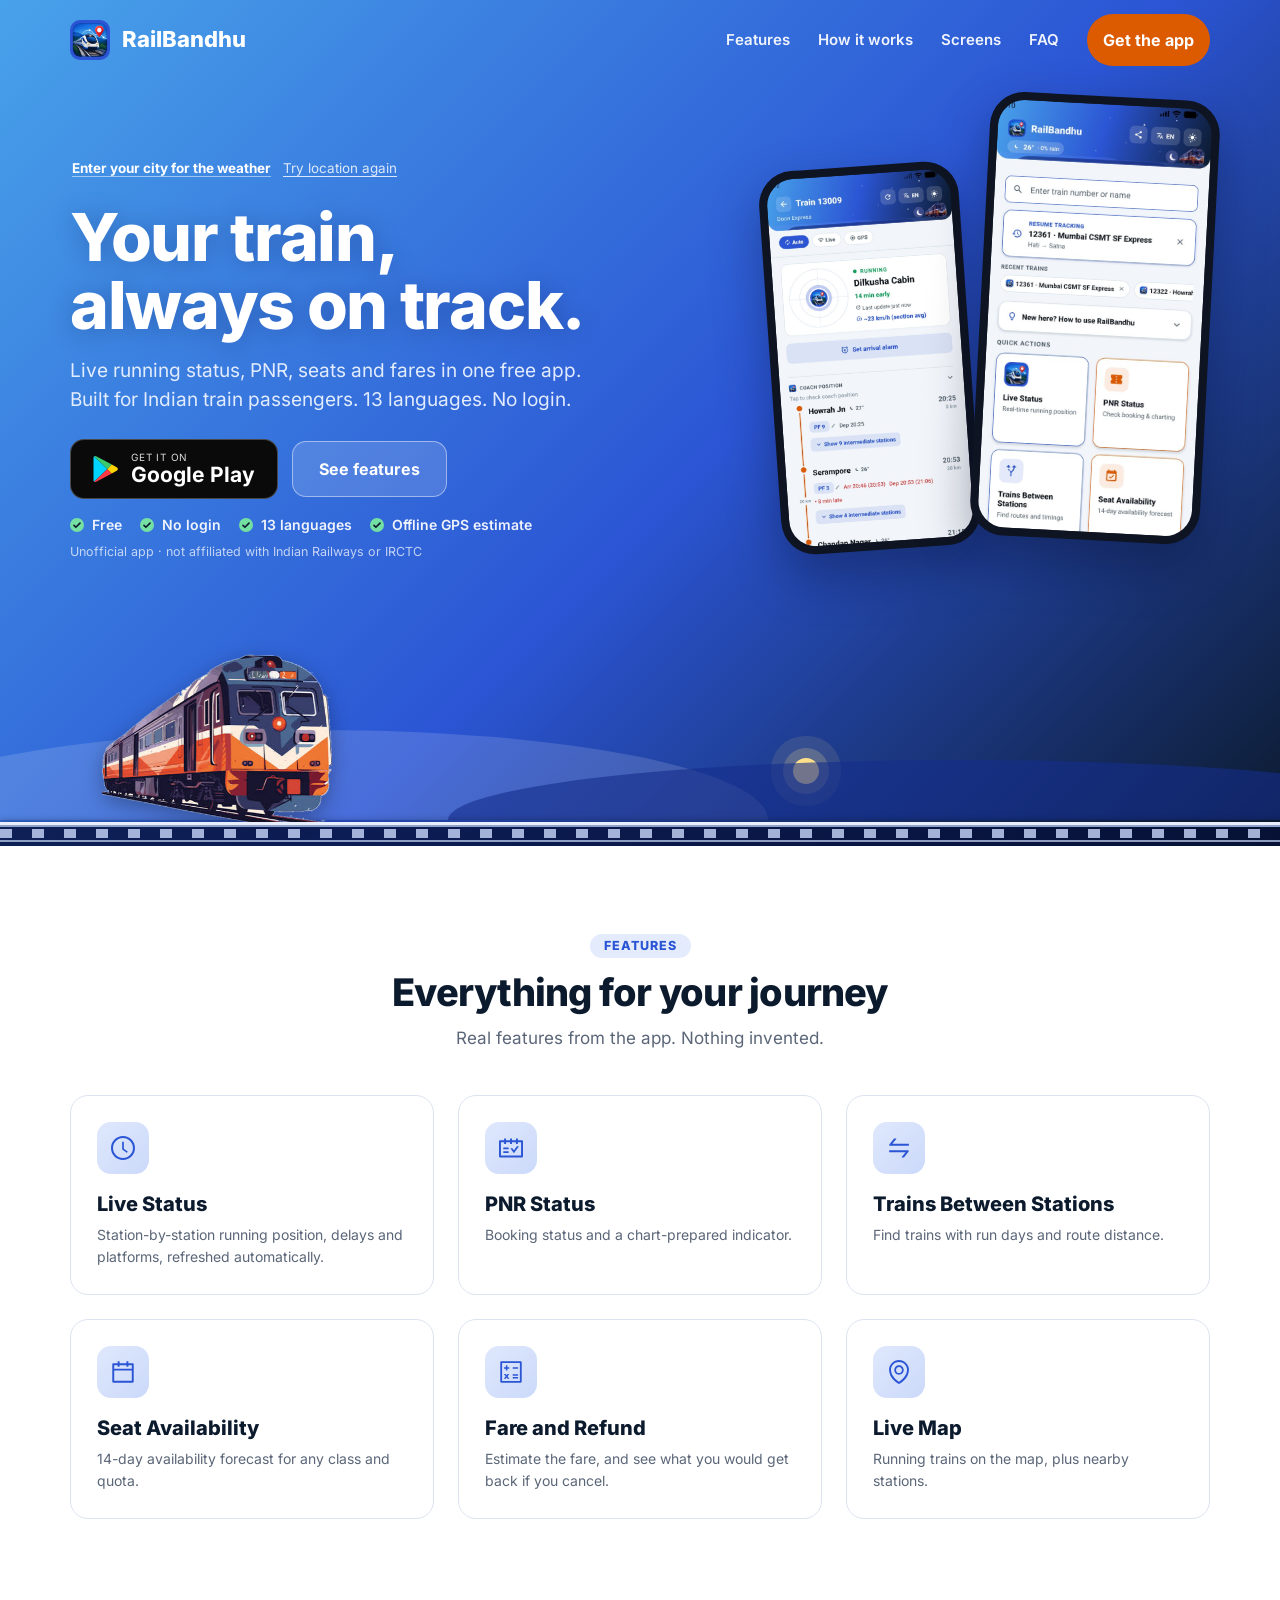
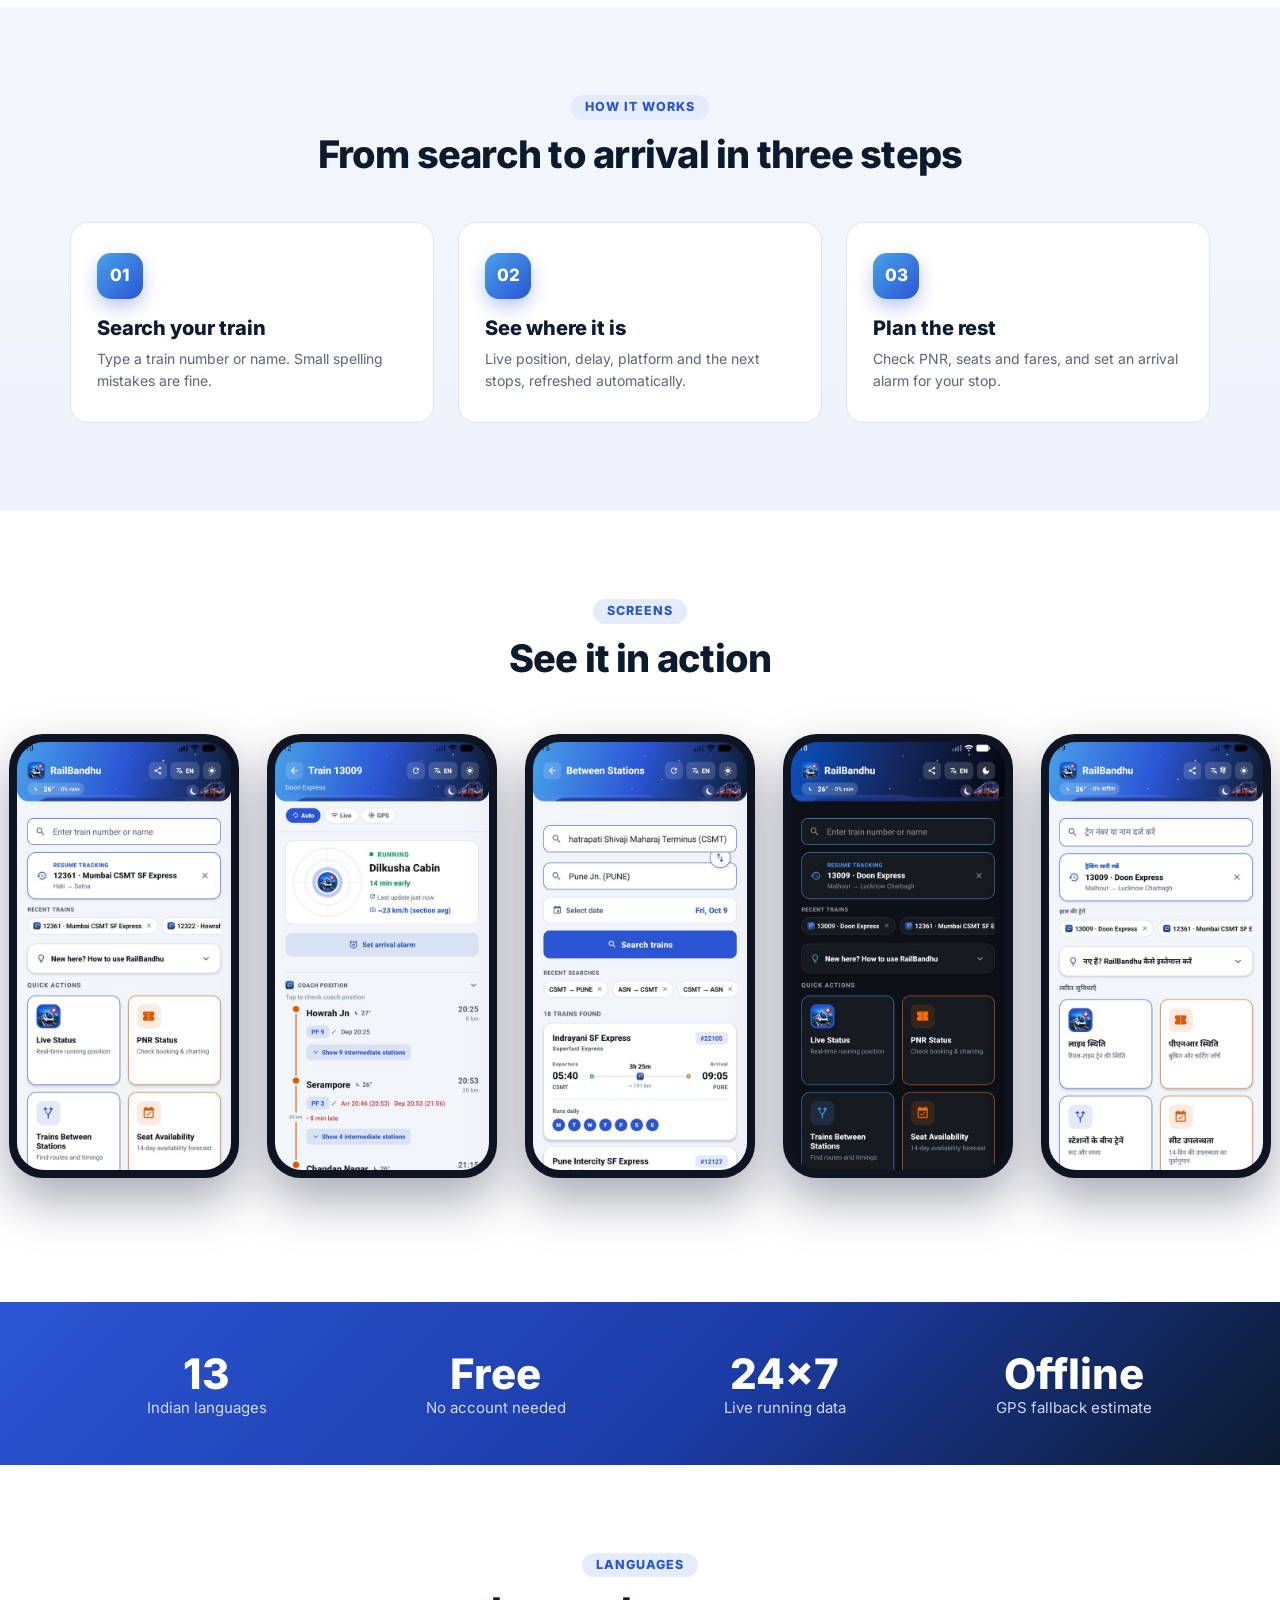
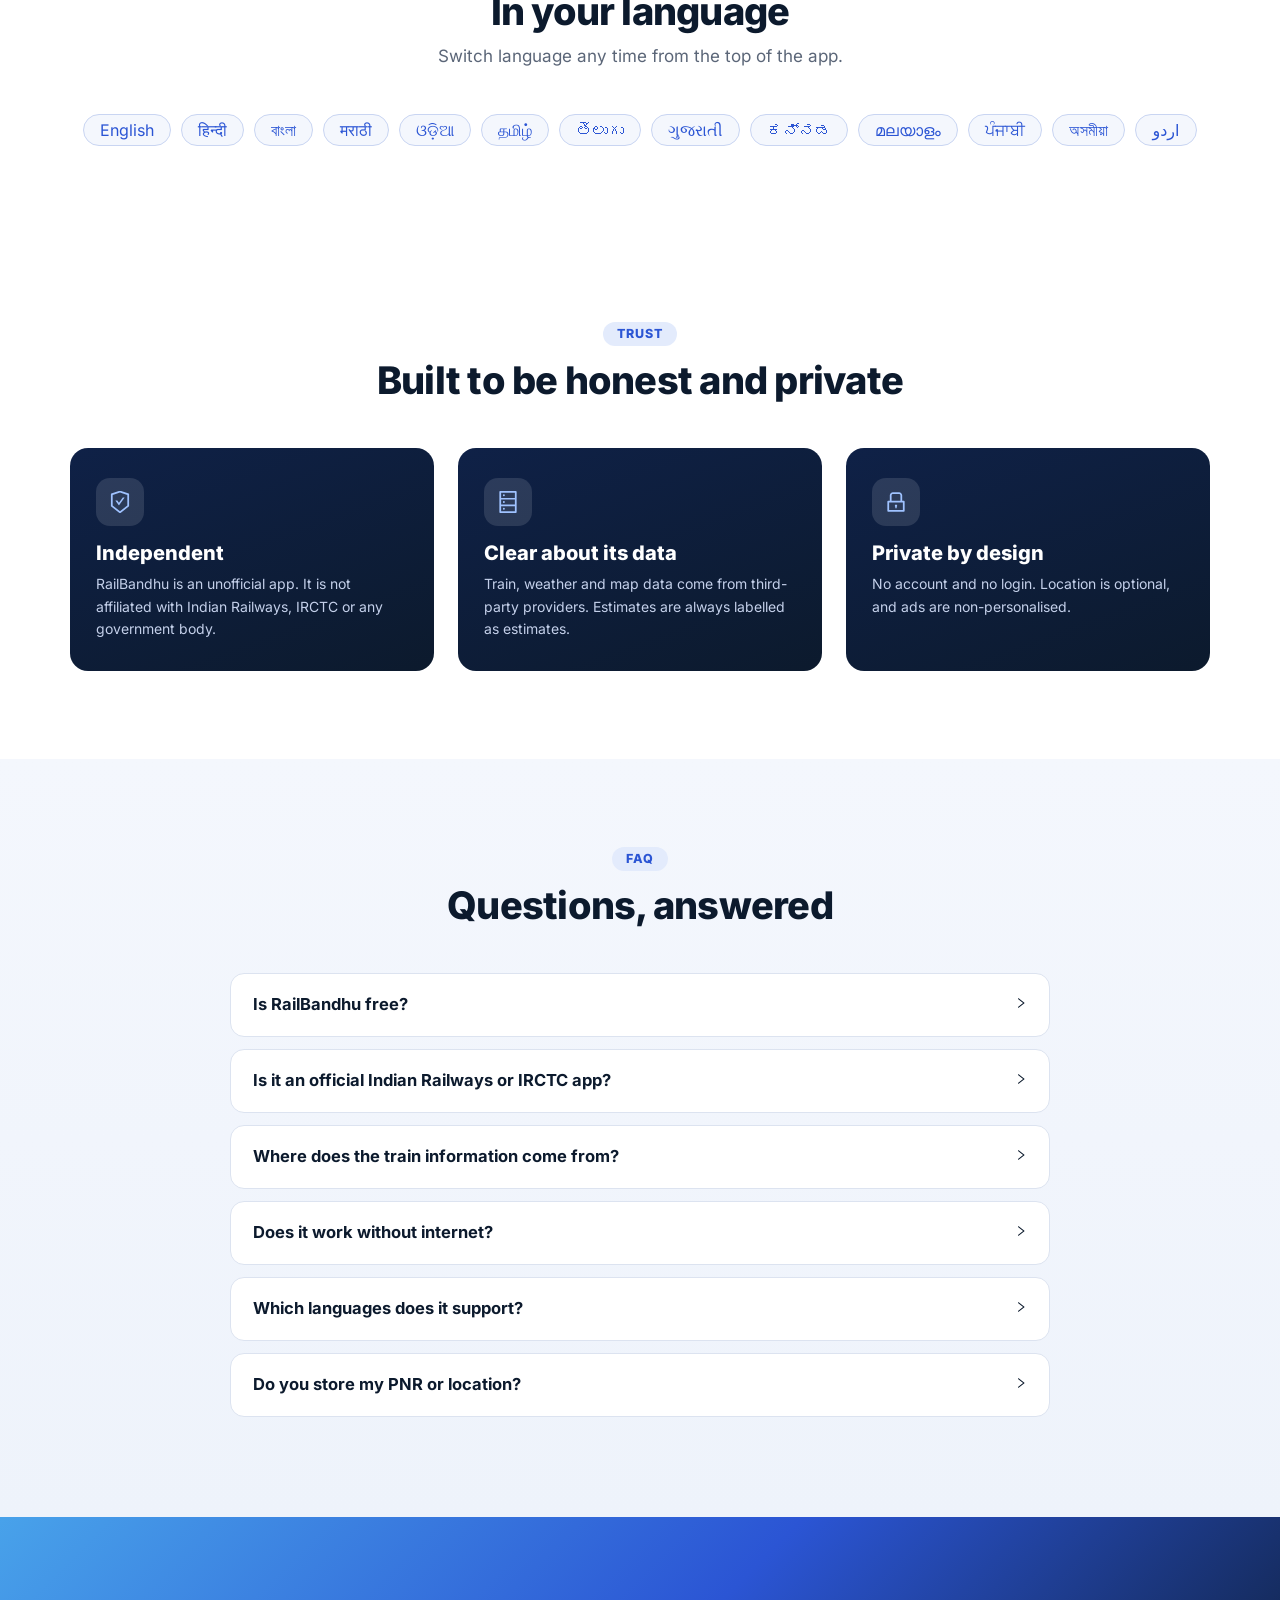
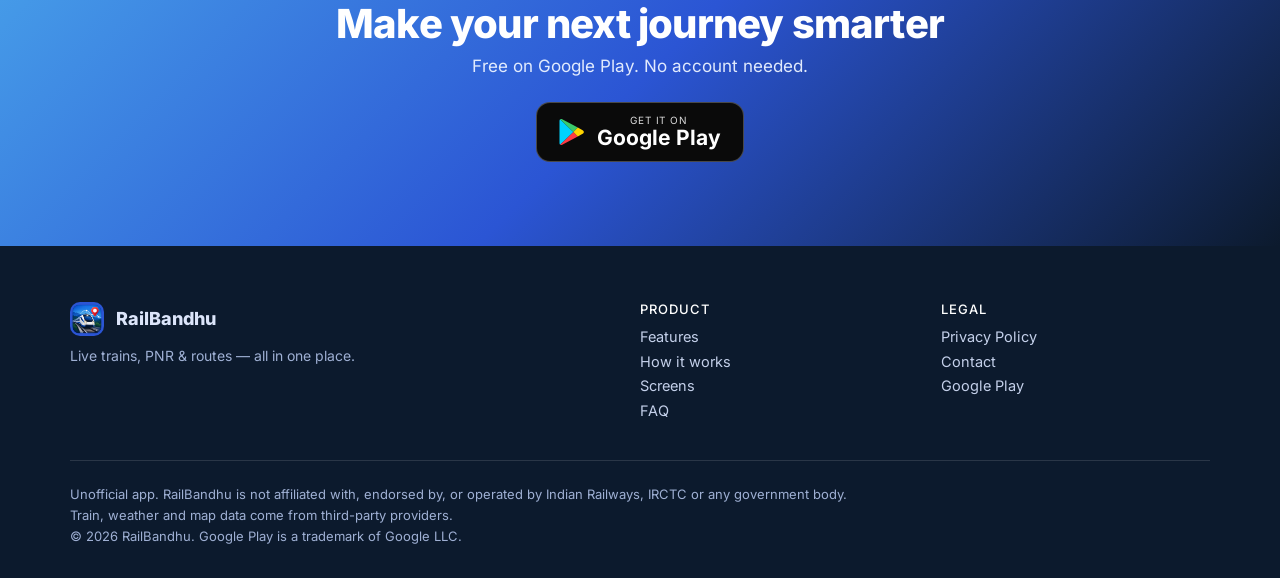
==== index.html @ 29083ad1 "RailBandhu website" ====
<!doctype html>
<html lang="en">
  <head>
    <meta charset="UTF-8" />
    <link rel="icon" type="image/png" href="/img/icon.png" />
    <meta name="viewport" content="width=device-width, initial-scale=1.0" />
    <meta name="theme-color" content="#2B55D4" />
    <title>RailBandhu: live train status, PNR, seats and fares</title>
    <meta name="description" content="RailBandhu is a free, unofficial app for Indian train passengers: live running status, PNR status, seat availability, fares, trains between stations and a live map, in 13 languages." />
    <meta property="og:title" content="RailBandhu: live train status, PNR, seats and fares" />
    <meta property="og:description" content="Free, unofficial companion for Indian train travel. 13 languages. No login." />
    <meta property="og:image" content="/img/og.png" />
    <link rel="apple-touch-icon" href="/img/icon.png" />
    <meta name="twitter:card" content="summary_large_image" />
    <script type="application/ld+json">
      {
        "@context": "https://schema.org",
        "@type": "MobileApplication",
        "name": "RailBandhu",
        "operatingSystem": "ANDROID",
        "applicationCategory": "TravelApplication",
        "description": "Free, unofficial app for Indian train passengers: live running status, PNR status, seat availability, fares, trains between stations and a live map, in 13 languages.",
        "offers": { "@type": "Offer", "price": "0", "priceCurrency": "INR" },
        "downloadUrl": "https://play.google.com/store/apps/details?id=com.mukeshthakur.railpulse"
      }
    </script>
    <script type="module" crossorigin src="/assets/index-2JjAPgu2.js"></script>
    <link rel="stylesheet" crossorigin href="/assets/index-CclHuDp4.css">
  </head>
  <body>
    <div id="root"></div>
  </body>
</html>
---- assets/index-CclHuDp4.css ----
@font-face{font-family:Inter Variable;font-style:normal;font-display:swap;font-weight:100 900;src:url(/assets/inter-cyrillic-ext-wght-normal-BOeWTOD4.woff2) format("woff2-variations");unicode-range:U+0460-052F,U+1C80-1C8A,U+20B4,U+2DE0-2DFF,U+A640-A69F,U+FE2E-FE2F}@font-face{font-family:Inter Variable;font-style:normal;font-display:swap;font-weight:100 900;src:url(/assets/inter-cyrillic-wght-normal-DqGufNeO.woff2) format("woff2-variations");unicode-range:U+0301,U+0400-045F,U+0490-0491,U+04B0-04B1,U+2116}@font-face{font-family:Inter Variable;font-style:normal;font-display:swap;font-weight:100 900;src:url(/assets/inter-greek-ext-wght-normal-DlzME5K_.woff2) format("woff2-variations");unicode-range:U+1F00-1FFF}@font-face{font-family:Inter Variable;font-style:normal;font-display:swap;font-weight:100 900;src:url(/assets/inter-greek-wght-normal-CkhJZR-_.woff2) format("woff2-variations");unicode-range:U+0370-0377,U+037A-037F,U+0384-038A,U+038C,U+038E-03A1,U+03A3-03FF}@font-face{font-family:Inter Variable;font-style:normal;font-display:swap;font-weight:100 900;src:url(/assets/inter-vietnamese-wght-normal-CBcvBZtf.woff2) format("woff2-variations");unicode-range:U+0102-0103,U+0110-0111,U+0128-0129,U+0168-0169,U+01A0-01A1,U+01AF-01B0,U+0300-0301,U+0303-0304,U+0308-0309,U+0323,U+0329,U+1EA0-1EF9,U+20AB}@font-face{font-family:Inter Variable;font-style:normal;font-display:swap;font-weight:100 900;src:url(/assets/inter-latin-ext-wght-normal-DO1Apj_S.woff2) format("woff2-variations");unicode-range:U+0100-02BA,U+02BD-02C5,U+02C7-02CC,U+02CE-02D7,U+02DD-02FF,U+0304,U+0308,U+0329,U+1D00-1DBF,U+1E00-1E9F,U+1EF2-1EFF,U+2020,U+20A0-20AB,U+20AD-20C0,U+2113,U+2C60-2C7F,U+A720-A7FF}@font-face{font-family:Inter Variable;font-style:normal;font-display:swap;font-weight:100 900;src:url(/assets/inter-latin-wght-normal-Dx4kXJAl.woff2) format("woff2-variations");unicode-range:U+0000-00FF,U+0131,U+0152-0153,U+02BB-02BC,U+02C6,U+02DA,U+02DC,U+0304,U+0308,U+0329,U+2000-206F,U+20AC,U+2122,U+2191,U+2193,U+2212,U+2215,U+FEFF,U+FFFD}html,body{width:100%;height:100%}input::-ms-clear,input::-ms-reveal{display:none}*,*:before,*:after{box-sizing:border-box}html{font-family:sans-serif;line-height:1.15;-webkit-text-size-adjust:100%;-ms-text-size-adjust:100%;-ms-overflow-style:scrollbar;-webkit-tap-highlight-color:rgba(0,0,0,0)}@-ms-viewport{width:device-width}body{margin:0}[tabindex="-1"]:focus{outline:none}hr{box-sizing:content-box;height:0;overflow:visible}h1,h2,h3,h4,h5,h6{margin-top:0;margin-bottom:.5em;font-weight:500}p{margin-top:0;margin-bottom:1em}abbr[title],abbr[data-original-title]{-webkit-text-decoration:underline dotted;text-decoration:underline dotted;border-bottom:0;cursor:help}address{margin-bottom:1em;font-style:normal;line-height:inherit}input[type=text],input[type=password],input[type=number],textarea{-webkit-appearance:none}ol,ul,dl{margin-top:0;margin-bottom:1em}ol ol,ul ul,ol ul,ul ol{margin-bottom:0}dt{font-weight:500}dd{margin-bottom:.5em;margin-left:0}blockquote{margin:0 0 1em}dfn{font-style:italic}b,strong{font-weight:bolder}small{font-size:80%}sub,sup{position:relative;font-size:75%;line-height:0;vertical-align:baseline}sub{bottom:-.25em}sup{top:-.5em}pre,code,kbd,samp{font-size:1em;font-family:SFMono-Regular,Consolas,Liberation Mono,Menlo,Courier,monospace}pre{margin-top:0;margin-bottom:1em;overflow:auto}figure{margin:0 0 1em}img{vertical-align:middle;border-style:none}a,area,button,[role=button],input:not([type=range]),label,select,summary,textarea{touch-action:manipulation}table{border-collapse:collapse}caption{padding-top:.75em;padding-bottom:.3em;text-align:left;caption-side:bottom}input,button,select,optgroup,textarea{margin:0;color:inherit;font-size:inherit;font-family:inherit;line-height:inherit}button,input{overflow:visible}button,select{text-transform:none}button,html [type=button],[type=reset],[type=submit]{-webkit-appearance:button}button::-moz-focus-inner,[type=button]::-moz-focus-inner,[type=reset]::-moz-focus-inner,[type=submit]::-moz-focus-inner{padding:0;border-style:none}input[type=radio],input[type=checkbox]{box-sizing:border-box;padding:0}input[type=date],input[type=time],input[type=datetime-local],input[type=month]{-webkit-appearance:listbox}textarea{overflow:auto;resize:vertical}fieldset{min-width:0;margin:0;padding:0;border:0}legend{display:block;width:100%;max-width:100%;margin-bottom:.5em;padding:0;color:inherit;font-size:1.5em;line-height:inherit;white-space:normal}progress{vertical-align:baseline}[type=number]::-webkit-inner-spin-button,[type=number]::-webkit-outer-spin-button{height:auto}[type=search]{outline-offset:-2px;-webkit-appearance:none}[type=search]::-webkit-search-cancel-button,[type=search]::-webkit-search-decoration{-webkit-appearance:none}::-webkit-file-upload-button{font:inherit;-webkit-appearance:button}output{display:inline-block}summary{display:list-item}template{display:none}[hidden]{display:none!important}mark{padding:.2em;background-color:#feffe6}:root{--primary: #2b55d4;--sky: #48a2ea;--navy: #0c1a2d;--deep: #122e9a;--accent: #dc5a00;--light: #f0f4fb;--muted: #5b6678}*{box-sizing:border-box}html{scroll-behavior:smooth}body{margin:0;color:var(--navy);background:#fff;-webkit-font-smoothing:antialiased;font-family:Inter Variable,Inter,Segoe UI,Roboto,Noto Sans,Noto Sans Devanagari,system-ui,-apple-system,sans-serif}img{max-width:100%;height:auto}.container{width:100%;max-width:1140px;margin:0 auto;padding:0 20px}.site-header{position:absolute;top:0;left:0;right:0;z-index:20;padding:14px 0}.site-header--solid{position:static;background:linear-gradient(135deg,var(--sky),var(--primary) 55%,var(--navy))}.site-header__row{display:flex;align-items:center;justify-content:space-between}.brand{display:flex;align-items:center;gap:12px;color:#fff;font-weight:800;font-size:22px;text-decoration:none}.brand img{border-radius:10px}.brand--small{font-size:18px}.site-header__nav{display:flex;align-items:center;gap:28px}.nav-link{color:#ffffffeb;font-weight:600;text-decoration:none}.nav-link:hover{color:#fff;text-decoration:underline}.cta-orange.ant-btn-primary{background:var(--accent)}.cta-orange.ant-btn-primary:hover{background:#f06a0a!important}.drawer-nav{display:flex;flex-direction:column;gap:6px}.drawer-nav .nav-link{color:var(--navy);padding:10px 0;font-size:17px}.hero{position:relative;overflow:hidden;color:#fff;padding-top:96px;background:linear-gradient(135deg,#48a2ea,#2b55d4 55%,#0c1a2d)}.hero--night{background:linear-gradient(135deg,#0c52c2,#14265c 55%,#04070f)}.hero__body{position:relative;z-index:5;display:flex;align-items:center;justify-content:space-between;gap:24px;padding-bottom:230px;min-height:560px}.hero__copy{flex:1 1 52%;max-width:560px}.hero h1{margin:0 0 18px;font-size:clamp(38px,6vw,66px);line-height:1.04;font-weight:800;letter-spacing:-.02em;color:#fff}.hero__sub{font-size:clamp(16px,2vw,19px);line-height:1.55;color:#ebf2fff2;margin:0 0 28px}.hero__actions{display:flex;flex-wrap:wrap;gap:14px;align-items:center}.hero__note{margin:18px 0 0;font-size:13.5px;color:#ffffffc7}.ghost-btn{display:inline-flex;align-items:center;height:56px;padding:0 26px;border-radius:14px;font-weight:700;color:#fff;text-decoration:none;background:#ffffff24;border:1px solid rgba(255,255,255,.45)}.ghost-btn:hover{background:#ffffff3d;color:#fff}.hero__phones{position:relative;flex:0 0 auto;width:440px;height:520px}.hero__phones .phone{position:absolute}.phone--back{left:0;top:70px;transform:rotate(-4deg)}.phone--front{right:0;top:0;transform:rotate(3deg)}.play-btn{display:inline-flex;align-items:center;gap:12px;padding:0 22px;background:#0a0a0a;color:#fff;border-radius:14px;text-decoration:none;border:1px solid rgba(255,255,255,.25);transition:transform .15s ease,box-shadow .15s ease}.play-btn:hover{color:#fff;transform:translateY(-2px);box-shadow:0 10px 24px #00000059}.play-btn--lg{height:60px}.play-btn--md{height:48px;padding:0 16px}.play-btn span{display:flex;flex-direction:column;line-height:1.1}.play-btn small{font-size:10px;letter-spacing:.08em;opacity:.85}.play-btn strong{font-size:21px}.phone{padding:8px;background:#0f1422;border-radius:34px;box-shadow:0 22px 50px #050c2859}.phone img{display:block;width:100%;border-radius:27px;background:#dfe6f5}.scene{position:absolute;left:0;right:0;bottom:0;height:190px;z-index:4;pointer-events:none}.scene__sky{position:absolute;top:0;right:0;bottom:0;left:0}.scene__orb{position:absolute;right:36%;bottom:62px;width:26px;height:26px;border-radius:50%}.scene__sky.is-day .scene__orb{background:#ffe08a;box-shadow:0 0 0 10px #ffe08a33,0 0 0 22px #ffe08a1a}.scene__sky.is-night .scene__orb{background:#f2eeff;box-shadow:0 0 0 10px #beafff33,0 0 0 22px #beafff1a}.scene__sky.is-night .scene__orb:after{content:"";position:absolute;right:-8px;top:-5px;width:24px;height:24px;border-radius:50%;background:#14265c}.scene__hill{position:absolute;bottom:26px;border-radius:50% 50% 0 0/100% 100% 0 0}.scene__hill--back{left:-10%;width:70%;height:90px;background:#ffffff24}.scene__hill--front{right:-15%;width:80%;height:60px;background:#142d8c99}.scene__track{position:absolute;left:0;right:0;bottom:0;height:24px;background:linear-gradient(180deg,#e8eefc 0,#e8eefc 3px,#8fa2cc 3px,#8fa2cc 5px,#061038d1 5px,#061038d1);box-shadow:0 -2px 6px #00000040}.scene__track:before{content:"";position:absolute;left:0;right:0;top:7px;height:9px;background-image:linear-gradient(90deg,rgba(190,205,240,.85) 0 12px,transparent 12px);background-size:32px 9px;background-repeat:repeat-x;animation:sleepers .6s linear infinite}.scene__track:after{content:"";position:absolute;left:0;right:0;bottom:4px;height:2px;background:#c8d6f5b3}.scene--arrived .scene__track:before{animation:none}.scene__train{position:absolute;bottom:21px;left:8%;width:230px;animation:roll-in 3.1s cubic-bezier(.18,.7,.25,1) both}.scene__train img{display:block;width:100%;filter:drop-shadow(0 6px 10px rgba(0,0,0,.3));animation:rock 1.1s ease-in-out infinite alternate}.scene--arrived .scene__train img{animation:none}.scene__lines{position:absolute;left:-80px;top:50%;width:70px;height:28px;background:repeating-linear-gradient(0deg,rgba(255,255,255,.8) 0 3px,transparent 3px 11px);border-radius:3px;opacity:.8;animation:lines-fade 3.1s ease-out both;-webkit-mask-image:linear-gradient(90deg,transparent,#000);mask-image:linear-gradient(90deg,transparent,#000)}@keyframes roll-in{0%{transform:translate(-60vw) scale(.8);opacity:0}12%{opacity:1}to{transform:translate(0) scale(1);opacity:1}}@keyframes sleepers{0%{background-position:0 0}to{background-position:-32px 0}}@keyframes rock{0%{transform:translateY(0)}to{transform:translateY(-1px)}}@keyframes lines-fade{0%,70%{opacity:.8}to{opacity:0}}@media (prefers-reduced-motion: reduce){.scene__train,.scene__train img,.scene__track:before,.scene__lines{animation:none!important}html{scroll-behavior:auto}}.wx-row{display:flex;flex-wrap:wrap;align-items:center;gap:10px;margin:0 0 22px;min-height:36px}.wx-pill{display:inline-flex;align-items:center;gap:8px;height:36px;padding:0 14px;border-radius:999px;background:#ffffff2e;color:#fff;font-size:14px;border:0;-webkit-backdrop-filter:blur(6px);backdrop-filter:blur(6px)}.wx-row--col{flex-direction:column;align-items:flex-start}.wx-note{color:#ffffffe6;font-size:13.5px}.wx-place{font-weight:700}.wx-city.ant-input-search{max-width:340px}.wx-city .ant-input-affix-wrapper,.wx-city .ant-input{background:#fffffff2}.wx-pill strong{font-size:16px}.wx-rain{color:#ffffffd9}.wx-air{cursor:pointer;font-weight:700}.wx-dot{width:9px;height:9px;border-radius:50%}.wx-btn.ant-btn{background:#ffffff29;border-color:#fff6;color:#fff;height:38px;font-weight:600}.wx-btn.ant-btn:hover:not(:disabled){background:#ffffff42!important;border-color:#fff!important;color:#fff!important}.wx-btn.ant-btn:disabled{color:#fffc;background:#ffffff1f}.hero--wet{background:linear-gradient(135deg,#3a6fb0,#24449a 55%,#0c1a2d)}.hero--wet.hero--night{background:linear-gradient(135deg,#14305f,#0f1d4a 55%,#04070f)}.fx{position:absolute;top:0;right:0;bottom:0;left:0;z-index:3;pointer-events:none;overflow:hidden}.fx__drop{position:absolute;top:-20px;border-radius:2px;background:#fff}.fx__drop--rain{opacity:.55;animation:fall linear infinite}.fx__drop--snow{opacity:.85;border-radius:50%;animation:snow linear infinite}.fx__flash{position:absolute;top:0;right:0;bottom:0;left:0;background:#fff;opacity:0;animation:flash 6s ease-out infinite}@keyframes fall{0%{transform:translateY(0)}to{transform:translateY(110vh)}}@keyframes snow{0%{transform:translate(0)}50%{transform:translate(14px,55vh)}to{transform:translate(-6px,110vh)}}@keyframes flash{0%,88%,to{opacity:0}90%{opacity:.4}92%{opacity:.05}94%{opacity:.32}}.scene__star{position:absolute;width:3px;height:3px;border-radius:50%;background:#fff;animation:twinkle 3s ease-in-out infinite}@keyframes twinkle{0%,to{opacity:.25}50%{opacity:1}}.scene__sky.is-hot .scene__orb{width:40px;height:40px;background:var(--accent);box-shadow:0 0 0 14px #dc5a004d,0 0 0 32px #dc5a0026}@media (prefers-reduced-motion: reduce){.fx__drop,.fx__flash,.scene__star{animation:none!important}}.section{padding:72px 0}.section--light{background:var(--light)}.section__head{text-align:center;margin-bottom:40px}.section__title.ant-typography{margin:0 0 8px;font-size:clamp(28px,4vw,38px);font-weight:800;letter-spacing:-.01em}.section__sub.ant-typography{margin:0;color:var(--muted);font-size:17px}.feature-card{height:100%;border-color:#dce3f0}.feature-card__icon{width:52px;height:52px;border-radius:14px;background:#e1e9fb;color:var(--primary);display:flex;align-items:center;justify-content:center;font-size:24px;margin-bottom:16px}.feature-card__title.ant-typography{margin:0 0 6px;font-weight:800}.feature-card__text.ant-typography{margin:0;color:var(--muted)}.screens{padding-bottom:28px}.screens__slide{display:flex!important;justify-content:center;padding:8px 0 24px}.stats{background:linear-gradient(135deg,#2b55d4,#1c3ca8 55%,#0c1a2d);color:#fff;padding:44px 0}.stats__row{display:grid;grid-template-columns:repeat(4,1fr);gap:16px;text-align:center}.stat strong{display:block;font-size:clamp(28px,4vw,42px);font-weight:800}.stat span{color:#e1ebffe6;font-size:15px}.langs{display:flex;flex-wrap:wrap;justify-content:center;gap:10px}.lang-tag.ant-tag{font-size:17px;padding:6px 18px;border-radius:999px;border-color:#c9d5f2;background:#f4f7fd;color:var(--primary);margin:0}.cta{display:flex;justify-content:center}.cta .play-btn{background:#0a0a0a}.site-footer{background:var(--navy);color:#c8d2e8;padding:36px 0 28px}.site-footer__row{display:flex;flex-wrap:wrap;gap:16px;align-items:center;justify-content:space-between;margin-bottom:18px}.site-footer__nav{display:flex;gap:24px}.site-footer a{color:#dce5fa;text-decoration:none}.site-footer a:hover{text-decoration:underline}.site-footer__note{margin:6px 0;font-size:13px;color:#9fb0d4;max-width:860px}.doc{padding-top:40px;padding-bottom:64px;max-width:820px}.doc ul{padding-left:22px;margin:0 0 16px}.doc h3.ant-typography{margin-top:28px}.doc li{margin:4px 0}@media (max-width: 860px){.hero{padding-top:84px}.hero__body{flex-direction:column;align-items:flex-start;padding-bottom:250px;min-height:0}.hero__phones{width:100%;max-width:380px;height:440px;margin:8px auto 0}.phone--back{left:6px;width:170px!important}.phone--front{width:200px!important}.scene__train{width:170px}.stats__row{grid-template-columns:repeat(2,1fr);gap:24px}}:focus-visible{outline:3px solid #ffb27a;outline-offset:3px;border-radius:6px}.skip-link{position:absolute;left:12px;top:-60px;z-index:100;background:#fff;color:var(--navy);padding:10px 16px;border-radius:10px;font-weight:700;text-decoration:none;transition:top .15s}.skip-link:focus{top:12px}.container{max-width:1180px}.site-header{position:fixed;transition:background .25s ease,box-shadow .25s ease,padding .25s ease}.site-header--solid{position:sticky;top:0}.site-header.is-scrolled{background:#0c1a2dd1;backdrop-filter:blur(14px) saturate(140%);-webkit-backdrop-filter:blur(14px) saturate(140%);box-shadow:0 6px 24px #050c2847;padding:8px 0}.nav-link{position:relative;font-size:15px}.nav-link:after{content:"";position:absolute;left:0;right:0;bottom:-6px;height:2px;background:#fff;transform:scaleX(0);transform-origin:left;transition:transform .2s ease}.nav-link:hover{text-decoration:none}.nav-link:hover:after{transform:scaleX(1)}.drawer-nav .nav-link:after{display:none}.hero h1{text-wrap:balance;text-shadow:0 2px 24px rgba(8,20,70,.25)}.hero__sub{max-width:520px}.hero__points{display:flex;flex-wrap:wrap;gap:8px 18px;list-style:none;padding:0;margin:20px 0 0}.hero__points li{position:relative;padding-left:22px;font-size:14px;font-weight:600;color:#ffffffeb}.hero__points li:before{content:"";position:absolute;left:0;top:50%;width:14px;height:14px;margin-top:-7px;border-radius:50%;background:#78e6a0f2 url("data:image/svg+xml,%3Csvg xmlns='http://www.w3.org/2000/svg' viewBox='0 0 16 16'%3E%3Cpath d='M4 8.5l2.5 2.5L12 5.5' fill='none' stroke='%230c1a2d' stroke-width='2.2' stroke-linecap='round' stroke-linejoin='round'/%3E%3C/svg%3E") center / 12px no-repeat}.hero__note{margin-top:14px}.reveal{height:100%;opacity:0;transform:translateY(20px);transition:opacity .6s ease,transform .6s ease}.reveal.is-in{opacity:1;transform:none}@media (prefers-reduced-motion: reduce){.reveal{opacity:1;transform:none;transition:none}}.section{padding:88px 0}.eyebrow{display:inline-block;margin-bottom:10px;padding:5px 14px;border-radius:999px;background:#e3ebfc;color:var(--primary);font-size:12.5px;font-weight:800;letter-spacing:.08em;text-transform:uppercase}.section--light{background:linear-gradient(180deg,#f4f7fd,#eef3fb)}.section__title.ant-typography{text-wrap:balance;letter-spacing:-.02em}.feature-card{transition:transform .2s ease,box-shadow .2s ease,border-color .2s ease}.feature-card:hover{transform:translateY(-4px);box-shadow:0 16px 34px #2b55d424;border-color:#b9c9f0}.feature-card__icon{background:linear-gradient(135deg,#dfe8fc,#cbd9fa)}.step{position:relative;height:100%;padding:30px 26px;background:#fff;border:1px solid #dce3f0;border-radius:18px}.step__n{display:inline-flex;align-items:center;justify-content:center;width:46px;height:46px;border-radius:14px;background:linear-gradient(135deg,var(--sky),var(--primary));color:#fff;font-weight:800;font-size:17px;margin-bottom:18px;box-shadow:0 8px 18px #2b55d44d}.step__title{margin:0 0 8px;font-size:20px;font-weight:800}.step__text{margin:0;color:var(--muted);line-height:1.6}.trust{height:100%;padding:30px 26px;border-radius:18px;background:linear-gradient(160deg,#0f2147,#0c1a2d);color:#fff}.trust__icon{width:48px;height:48px;border-radius:14px;background:#ffffff1f;display:flex;align-items:center;justify-content:center;font-size:22px;color:#9fc2ff;margin-bottom:16px}.trust__title{margin:0 0 8px;color:#fff;font-size:20px;font-weight:800}.trust__text{margin:0;color:#c4d0ea;line-height:1.6}.faq{max-width:820px;margin:0 auto}.faq .ant-collapse{background:transparent}.faq .ant-collapse-item{margin-bottom:12px;background:#fff;border:1px solid #dce3f0!important;border-radius:14px!important;overflow:hidden}.faq .ant-collapse-header{font-weight:700;font-size:16.5px;padding:18px 22px!important}.faq .ant-collapse-content-box{color:var(--muted);line-height:1.7;padding:0 22px 18px!important}.stats{padding:54px 0}.final-cta{padding:84px 0;text-align:center;background:linear-gradient(135deg,var(--sky) 0%,var(--primary) 50%,var(--navy) 100%);color:#fff}.final-cta h2{margin:0 0 10px;color:#fff;font-size:clamp(28px,4vw,40px);font-weight:800;letter-spacing:-.02em}.final-cta p{margin:0 0 26px;color:#ebf2fff2;font-size:17px}.final-cta .play-btn{margin:0 auto}.site-footer{padding:56px 0 28px}.site-footer__grid{display:grid;grid-template-columns:2fr 1fr 1fr;gap:32px;margin-bottom:32px}.site-footer__blurb{margin:12px 0 0;color:#9fb0d4;max-width:300px;font-size:14px}.site-footer h4{margin:0 0 12px;color:#fff;font-size:13px;letter-spacing:.08em;text-transform:uppercase}.site-footer nav a{display:block;margin:8px 0;color:#c4d0ea;font-size:14.5px}.site-footer__bar{border-top:1px solid rgba(255,255,255,.12);padding-top:20px}.site-footer__bar p{margin:6px 0;font-size:13px;color:#9fb0d4;max-width:880px}@media (max-width: 700px){.site-footer__grid{grid-template-columns:1fr 1fr}.site-footer__grid>div:first-child{grid-column:1 / -1}.section{padding:64px 0}}.wx-row{margin:0 0 18px;min-height:32px;gap:8px}.wx-pill{height:32px;padding:0 12px;font-size:13px;gap:7px}.wx-pill strong{font-size:14px}.wx-link{background:none;border:0;padding:4px 2px;color:#ffffffd1;font:inherit;font-size:13.5px;cursor:pointer;text-decoration:underline;text-underline-offset:3px}.wx-link:hover{color:#fff}.wx-link--strong{font-weight:700;color:#fff;text-decoration-color:#ffffff80}.wx-note{color:#ffffffd9;font-size:13.5px}.wx-row--col{flex-direction:row}.wx-city.ant-input-search{max-width:260px}.hero h1{margin-bottom:16px}.hero__sub{margin-bottom:24px}.hero__points{margin-top:18px}.hero__note{margin:12px 0 0;font-size:12.5px;color:#ffffffb3}.shots{display:flex;gap:28px;overflow-x:auto;padding:8px 20px 36px;scroll-snap-type:x mandatory;-webkit-overflow-scrolling:touch;scrollbar-width:thin}.shots__item{flex:0 0 auto;scroll-snap-align:center}@media (min-width: 1100px){.shots{justify-content:center;overflow-x:visible}}.screens,.screens__slide{display:none}.section__head{margin-bottom:44px}.section__sub.ant-typography{max-width:560px;margin-left:auto!important;margin-right:auto!important}.feature-card .ant-card-body{padding:26px}.stats{padding:48px 0}.lang-tag.ant-tag{font-size:16px;padding:5px 16px}@media (max-width: 860px){.hero__body{padding-bottom:240px}.wx-row{margin-bottom:14px}.hero__actions .ghost-btn{display:none}.play-btn--lg{height:56px}}.table-wrap{overflow-x:auto;margin:8px 0;border:1px solid #dce3f0;border-radius:12px}.plain-table{width:100%;border-collapse:collapse;font-size:14.5px}.plain-table th{text-align:left;background:#f4f7fd;font-weight:700}.plain-table th,.plain-table td{padding:10px 14px;border-bottom:1px solid #e6ebf5;vertical-align:top}.plain-table tr:last-child td{border-bottom:0}
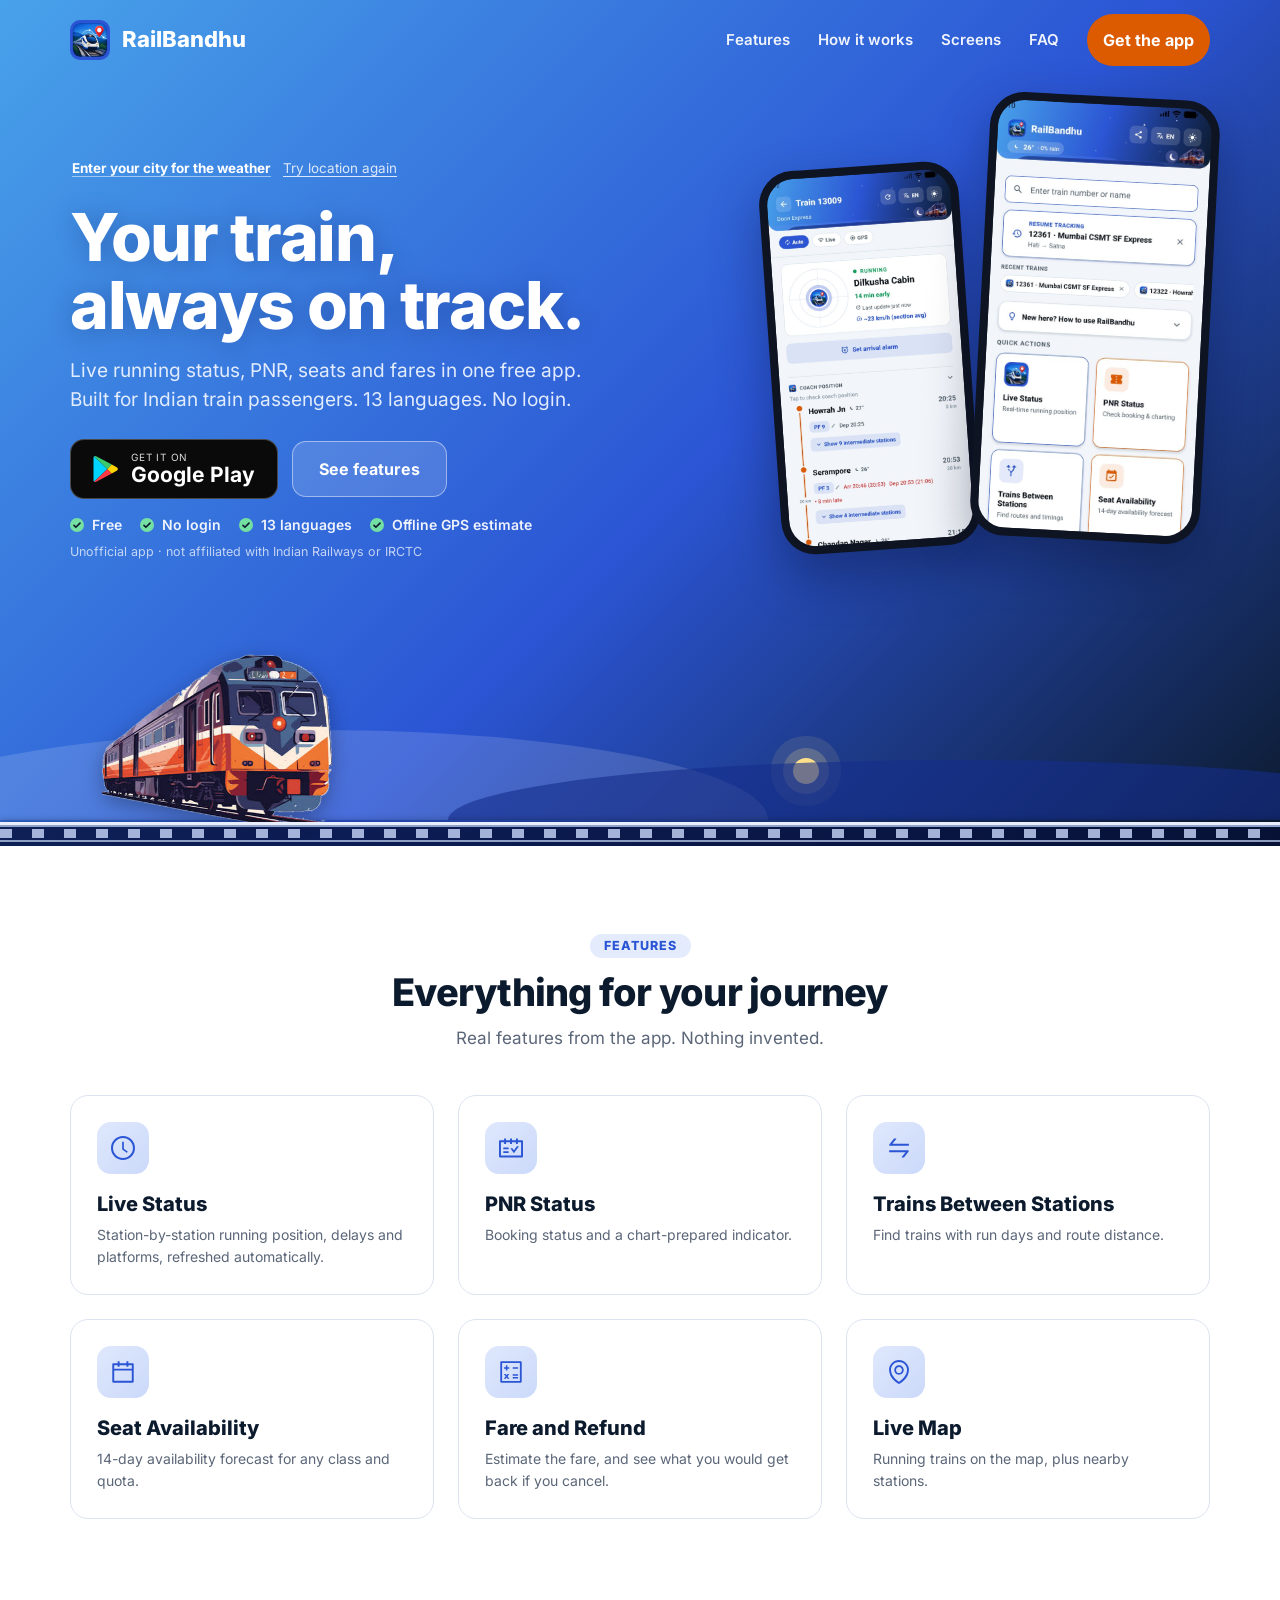
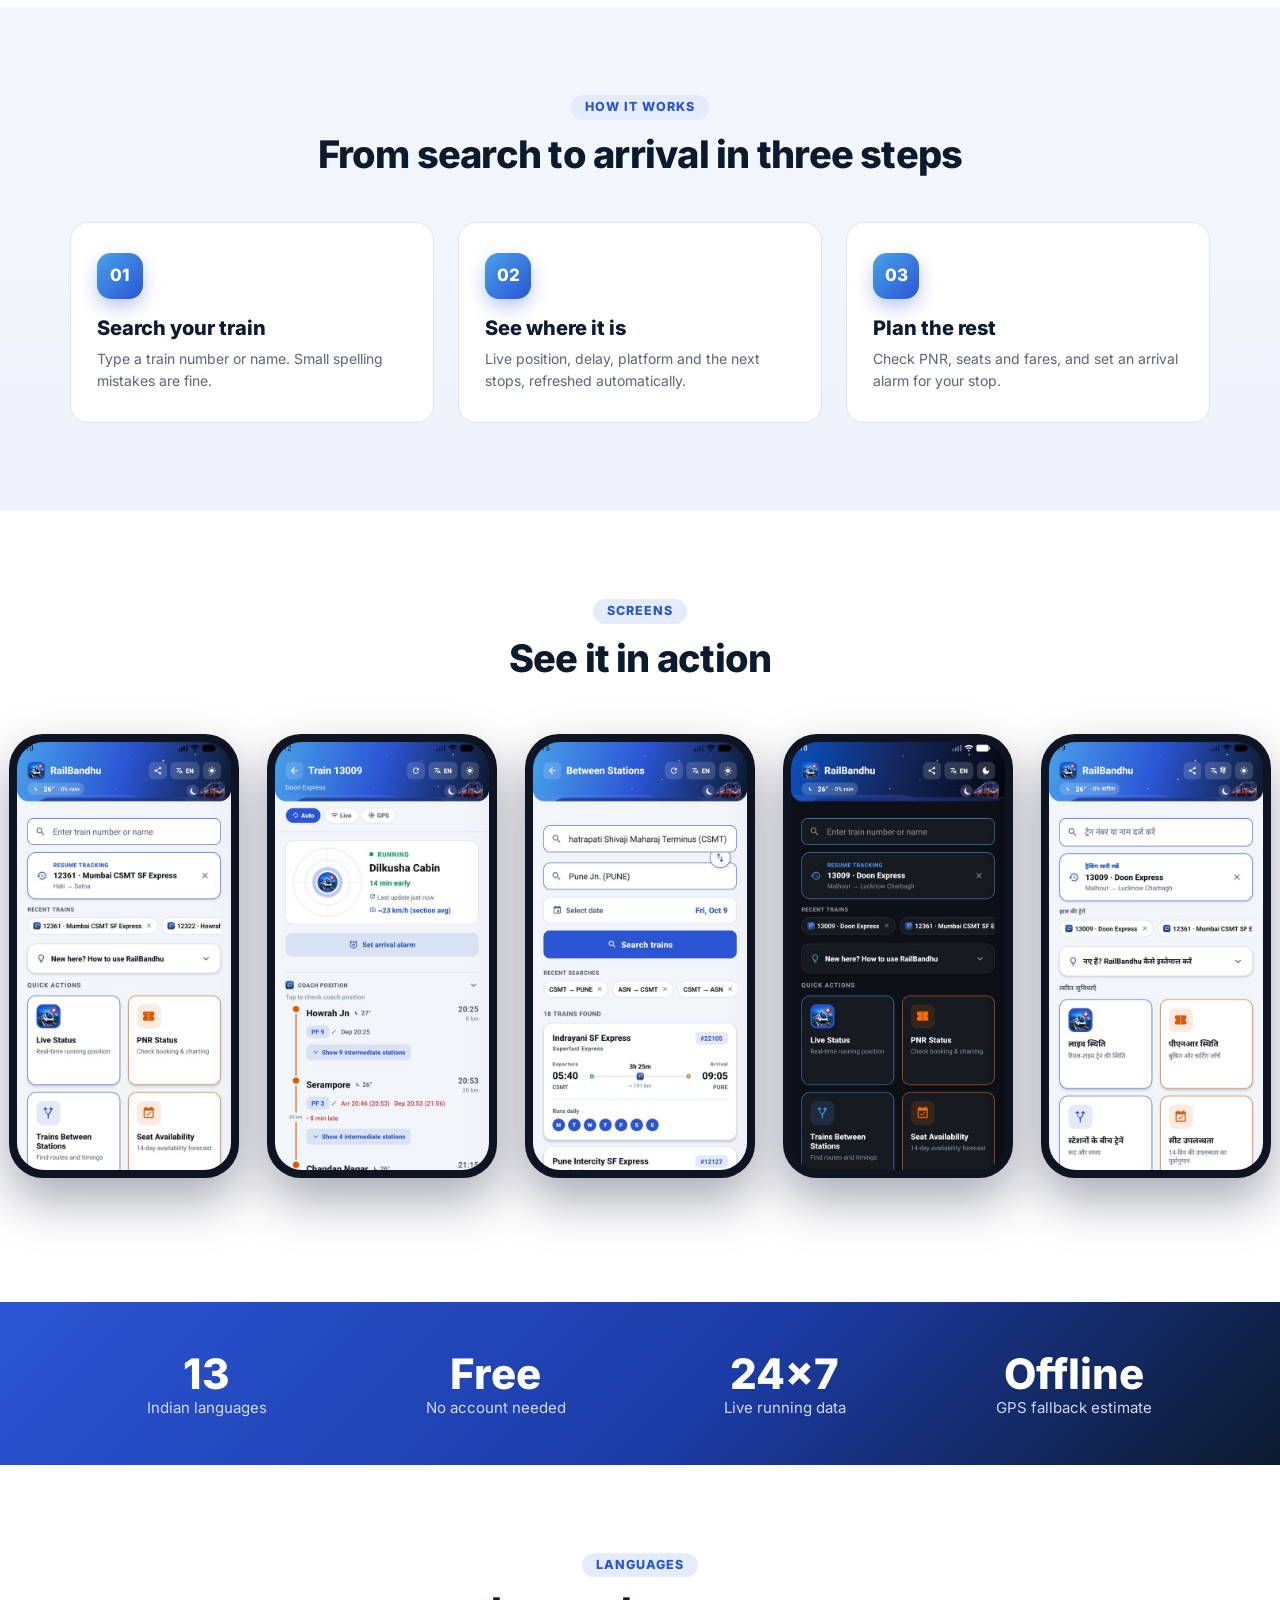
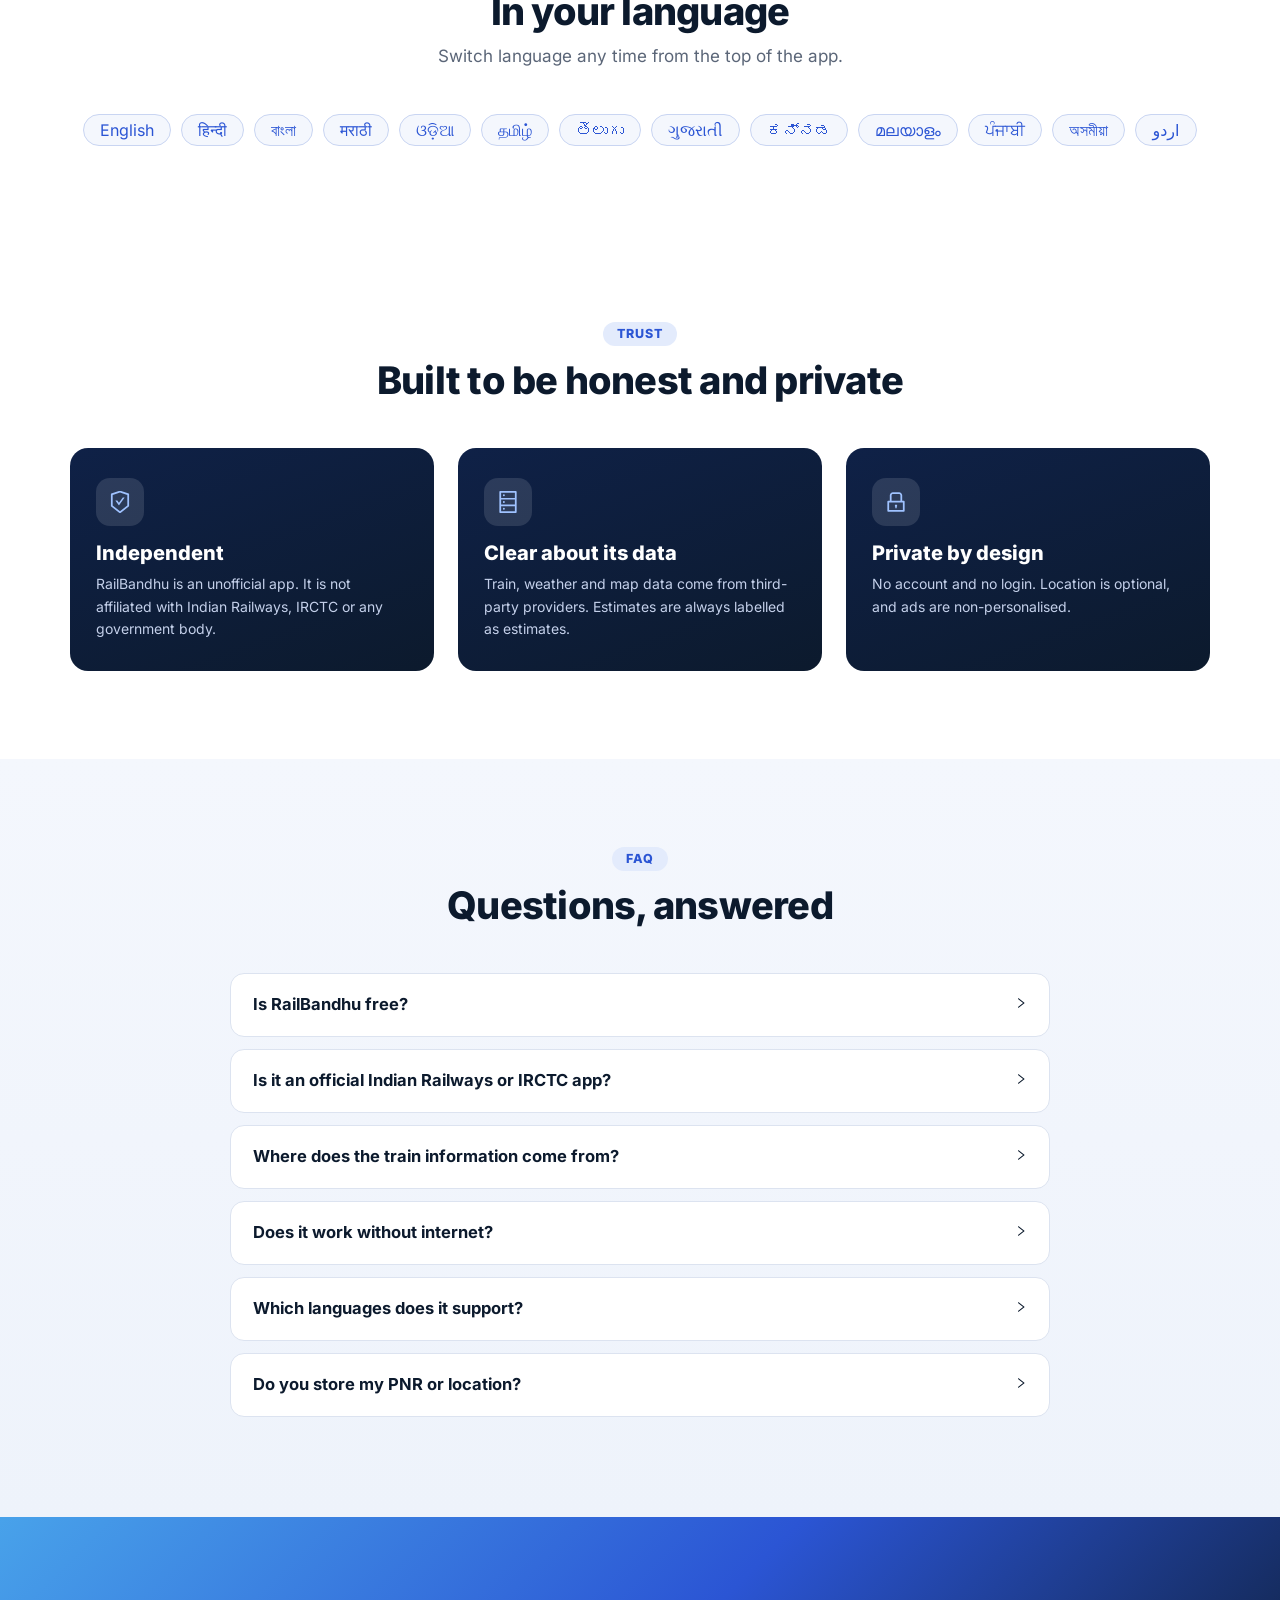
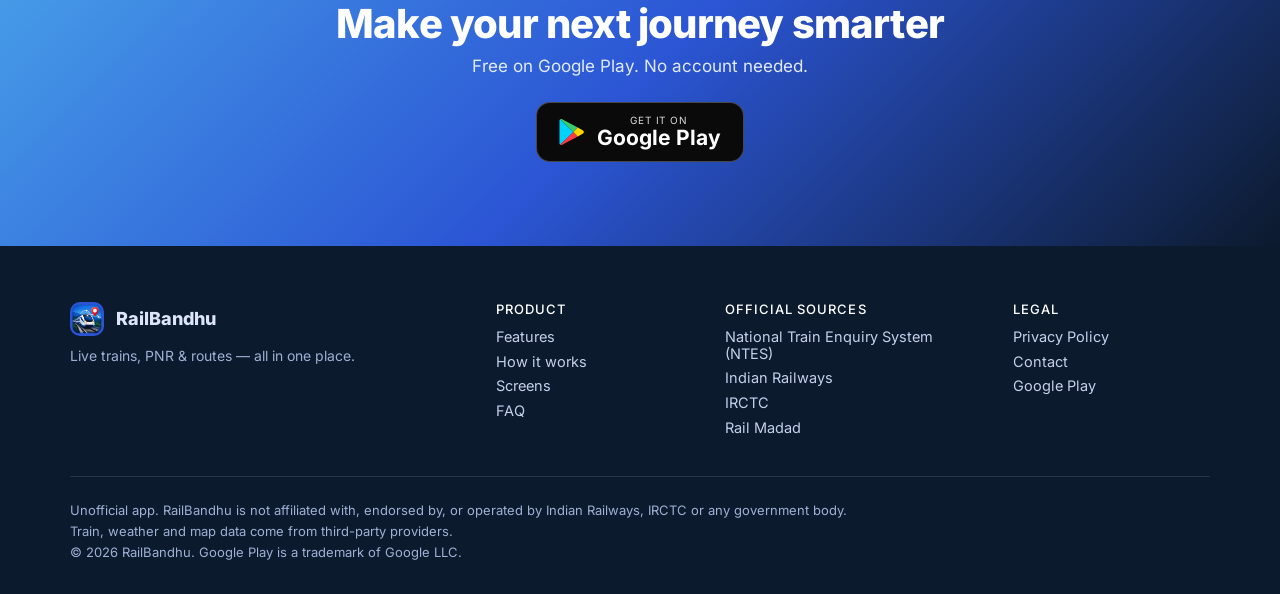
==== commit 07cb8d35: "Add official sources" ====
--- a/index.html
+++ b/index.html
@@ -24,8 +24,8 @@
         "downloadUrl": "https://play.google.com/store/apps/details?id=com.mukeshthakur.railpulse"
       }
     </script>
-    <script type="module" crossorigin src="/assets/index-2JjAPgu2.js"></script>
-    <link rel="stylesheet" crossorigin href="/assets/index-CclHuDp4.css">
+    <script type="module" crossorigin src="/assets/index-BNvqUSbU.js"></script>
+    <link rel="stylesheet" crossorigin href="/assets/index-GALeiOgY.css">
   </head>
   <body>
     <div id="root"></div>
--- a/assets/index-GALeiOgY.css
+++ b/assets/index-GALeiOgY.css
@@ -0,0 +1 @@
+@font-face{font-family:Inter Variable;font-style:normal;font-display:swap;font-weight:100 900;src:url(/assets/inter-cyrillic-ext-wght-normal-BOeWTOD4.woff2) format("woff2-variations");unicode-range:U+0460-052F,U+1C80-1C8A,U+20B4,U+2DE0-2DFF,U+A640-A69F,U+FE2E-FE2F}@font-face{font-family:Inter Variable;font-style:normal;font-display:swap;font-weight:100 900;src:url(/assets/inter-cyrillic-wght-normal-DqGufNeO.woff2) format("woff2-variations");unicode-range:U+0301,U+0400-045F,U+0490-0491,U+04B0-04B1,U+2116}@font-face{font-family:Inter Variable;font-style:normal;font-display:swap;font-weight:100 900;src:url(/assets/inter-greek-ext-wght-normal-DlzME5K_.woff2) format("woff2-variations");unicode-range:U+1F00-1FFF}@font-face{font-family:Inter Variable;font-style:normal;font-display:swap;font-weight:100 900;src:url(/assets/inter-greek-wght-normal-CkhJZR-_.woff2) format("woff2-variations");unicode-range:U+0370-0377,U+037A-037F,U+0384-038A,U+038C,U+038E-03A1,U+03A3-03FF}@font-face{font-family:Inter Variable;font-style:normal;font-display:swap;font-weight:100 900;src:url(/assets/inter-vietnamese-wght-normal-CBcvBZtf.woff2) format("woff2-variations");unicode-range:U+0102-0103,U+0110-0111,U+0128-0129,U+0168-0169,U+01A0-01A1,U+01AF-01B0,U+0300-0301,U+0303-0304,U+0308-0309,U+0323,U+0329,U+1EA0-1EF9,U+20AB}@font-face{font-family:Inter Variable;font-style:normal;font-display:swap;font-weight:100 900;src:url(/assets/inter-latin-ext-wght-normal-DO1Apj_S.woff2) format("woff2-variations");unicode-range:U+0100-02BA,U+02BD-02C5,U+02C7-02CC,U+02CE-02D7,U+02DD-02FF,U+0304,U+0308,U+0329,U+1D00-1DBF,U+1E00-1E9F,U+1EF2-1EFF,U+2020,U+20A0-20AB,U+20AD-20C0,U+2113,U+2C60-2C7F,U+A720-A7FF}@font-face{font-family:Inter Variable;font-style:normal;font-display:swap;font-weight:100 900;src:url(/assets/inter-latin-wght-normal-Dx4kXJAl.woff2) format("woff2-variations");unicode-range:U+0000-00FF,U+0131,U+0152-0153,U+02BB-02BC,U+02C6,U+02DA,U+02DC,U+0304,U+0308,U+0329,U+2000-206F,U+20AC,U+2122,U+2191,U+2193,U+2212,U+2215,U+FEFF,U+FFFD}html,body{width:100%;height:100%}input::-ms-clear,input::-ms-reveal{display:none}*,*:before,*:after{box-sizing:border-box}html{font-family:sans-serif;line-height:1.15;-webkit-text-size-adjust:100%;-ms-text-size-adjust:100%;-ms-overflow-style:scrollbar;-webkit-tap-highlight-color:rgba(0,0,0,0)}@-ms-viewport{width:device-width}body{margin:0}[tabindex="-1"]:focus{outline:none}hr{box-sizing:content-box;height:0;overflow:visible}h1,h2,h3,h4,h5,h6{margin-top:0;margin-bottom:.5em;font-weight:500}p{margin-top:0;margin-bottom:1em}abbr[title],abbr[data-original-title]{-webkit-text-decoration:underline dotted;text-decoration:underline dotted;border-bottom:0;cursor:help}address{margin-bottom:1em;font-style:normal;line-height:inherit}input[type=text],input[type=password],input[type=number],textarea{-webkit-appearance:none}ol,ul,dl{margin-top:0;margin-bottom:1em}ol ol,ul ul,ol ul,ul ol{margin-bottom:0}dt{font-weight:500}dd{margin-bottom:.5em;margin-left:0}blockquote{margin:0 0 1em}dfn{font-style:italic}b,strong{font-weight:bolder}small{font-size:80%}sub,sup{position:relative;font-size:75%;line-height:0;vertical-align:baseline}sub{bottom:-.25em}sup{top:-.5em}pre,code,kbd,samp{font-size:1em;font-family:SFMono-Regular,Consolas,Liberation Mono,Menlo,Courier,monospace}pre{margin-top:0;margin-bottom:1em;overflow:auto}figure{margin:0 0 1em}img{vertical-align:middle;border-style:none}a,area,button,[role=button],input:not([type=range]),label,select,summary,textarea{touch-action:manipulation}table{border-collapse:collapse}caption{padding-top:.75em;padding-bottom:.3em;text-align:left;caption-side:bottom}input,button,select,optgroup,textarea{margin:0;color:inherit;font-size:inherit;font-family:inherit;line-height:inherit}button,input{overflow:visible}button,select{text-transform:none}button,html [type=button],[type=reset],[type=submit]{-webkit-appearance:button}button::-moz-focus-inner,[type=button]::-moz-focus-inner,[type=reset]::-moz-focus-inner,[type=submit]::-moz-focus-inner{padding:0;border-style:none}input[type=radio],input[type=checkbox]{box-sizing:border-box;padding:0}input[type=date],input[type=time],input[type=datetime-local],input[type=month]{-webkit-appearance:listbox}textarea{overflow:auto;resize:vertical}fieldset{min-width:0;margin:0;padding:0;border:0}legend{display:block;width:100%;max-width:100%;margin-bottom:.5em;padding:0;color:inherit;font-size:1.5em;line-height:inherit;white-space:normal}progress{vertical-align:baseline}[type=number]::-webkit-inner-spin-button,[type=number]::-webkit-outer-spin-button{height:auto}[type=search]{outline-offset:-2px;-webkit-appearance:none}[type=search]::-webkit-search-cancel-button,[type=search]::-webkit-search-decoration{-webkit-appearance:none}::-webkit-file-upload-button{font:inherit;-webkit-appearance:button}output{display:inline-block}summary{display:list-item}template{display:none}[hidden]{display:none!important}mark{padding:.2em;background-color:#feffe6}:root{--primary: #2b55d4;--sky: #48a2ea;--navy: #0c1a2d;--deep: #122e9a;--accent: #dc5a00;--light: #f0f4fb;--muted: #5b6678}*{box-sizing:border-box}html{scroll-behavior:smooth}body{margin:0;color:var(--navy);background:#fff;-webkit-font-smoothing:antialiased;font-family:Inter Variable,Inter,Segoe UI,Roboto,Noto Sans,Noto Sans Devanagari,system-ui,-apple-system,sans-serif}img{max-width:100%;height:auto}.container{width:100%;max-width:1140px;margin:0 auto;padding:0 20px}.site-header{position:absolute;top:0;left:0;right:0;z-index:20;padding:14px 0}.site-header--solid{position:static;background:linear-gradient(135deg,var(--sky),var(--primary) 55%,var(--navy))}.site-header__row{display:flex;align-items:center;justify-content:space-between}.brand{display:flex;align-items:center;gap:12px;color:#fff;font-weight:800;font-size:22px;text-decoration:none}.brand img{border-radius:10px}.brand--small{font-size:18px}.site-header__nav{display:flex;align-items:center;gap:28px}.nav-link{color:#ffffffeb;font-weight:600;text-decoration:none}.nav-link:hover{color:#fff;text-decoration:underline}.cta-orange.ant-btn-primary{background:var(--accent)}.cta-orange.ant-btn-primary:hover{background:#f06a0a!important}.drawer-nav{display:flex;flex-direction:column;gap:6px}.drawer-nav .nav-link{color:var(--navy);padding:10px 0;font-size:17px}.hero{position:relative;overflow:hidden;color:#fff;padding-top:96px;background:linear-gradient(135deg,#48a2ea,#2b55d4 55%,#0c1a2d)}.hero--night{background:linear-gradient(135deg,#0c52c2,#14265c 55%,#04070f)}.hero__body{position:relative;z-index:5;display:flex;align-items:center;justify-content:space-between;gap:24px;padding-bottom:230px;min-height:560px}.hero__copy{flex:1 1 52%;max-width:560px}.hero h1{margin:0 0 18px;font-size:clamp(38px,6vw,66px);line-height:1.04;font-weight:800;letter-spacing:-.02em;color:#fff}.hero__sub{font-size:clamp(16px,2vw,19px);line-height:1.55;color:#ebf2fff2;margin:0 0 28px}.hero__actions{display:flex;flex-wrap:wrap;gap:14px;align-items:center}.hero__note{margin:18px 0 0;font-size:13.5px;color:#ffffffc7}.ghost-btn{display:inline-flex;align-items:center;height:56px;padding:0 26px;border-radius:14px;font-weight:700;color:#fff;text-decoration:none;background:#ffffff24;border:1px solid rgba(255,255,255,.45)}.ghost-btn:hover{background:#ffffff3d;color:#fff}.hero__phones{position:relative;flex:0 0 auto;width:440px;height:520px}.hero__phones .phone{position:absolute}.phone--back{left:0;top:70px;transform:rotate(-4deg)}.phone--front{right:0;top:0;transform:rotate(3deg)}.play-btn{display:inline-flex;align-items:center;gap:12px;padding:0 22px;background:#0a0a0a;color:#fff;border-radius:14px;text-decoration:none;border:1px solid rgba(255,255,255,.25);transition:transform .15s ease,box-shadow .15s ease}.play-btn:hover{color:#fff;transform:translateY(-2px);box-shadow:0 10px 24px #00000059}.play-btn--lg{height:60px}.play-btn--md{height:48px;padding:0 16px}.play-btn span{display:flex;flex-direction:column;line-height:1.1}.play-btn small{font-size:10px;letter-spacing:.08em;opacity:.85}.play-btn strong{font-size:21px}.phone{padding:8px;background:#0f1422;border-radius:34px;box-shadow:0 22px 50px #050c2859}.phone img{display:block;width:100%;border-radius:27px;background:#dfe6f5}.scene{position:absolute;left:0;right:0;bottom:0;height:190px;z-index:4;pointer-events:none}.scene__sky{position:absolute;top:0;right:0;bottom:0;left:0}.scene__orb{position:absolute;right:36%;bottom:62px;width:26px;height:26px;border-radius:50%}.scene__sky.is-day .scene__orb{background:#ffe08a;box-shadow:0 0 0 10px #ffe08a33,0 0 0 22px #ffe08a1a}.scene__sky.is-night .scene__orb{background:#f2eeff;box-shadow:0 0 0 10px #beafff33,0 0 0 22px #beafff1a}.scene__sky.is-night .scene__orb:after{content:"";position:absolute;right:-8px;top:-5px;width:24px;height:24px;border-radius:50%;background:#14265c}.scene__hill{position:absolute;bottom:26px;border-radius:50% 50% 0 0/100% 100% 0 0}.scene__hill--back{left:-10%;width:70%;height:90px;background:#ffffff24}.scene__hill--front{right:-15%;width:80%;height:60px;background:#142d8c99}.scene__track{position:absolute;left:0;right:0;bottom:0;height:24px;background:linear-gradient(180deg,#e8eefc 0,#e8eefc 3px,#8fa2cc 3px,#8fa2cc 5px,#061038d1 5px,#061038d1);box-shadow:0 -2px 6px #00000040}.scene__track:before{content:"";position:absolute;left:0;right:0;top:7px;height:9px;background-image:linear-gradient(90deg,rgba(190,205,240,.85) 0 12px,transparent 12px);background-size:32px 9px;background-repeat:repeat-x;animation:sleepers .6s linear infinite}.scene__track:after{content:"";position:absolute;left:0;right:0;bottom:4px;height:2px;background:#c8d6f5b3}.scene--arrived .scene__track:before{animation:none}.scene__train{position:absolute;bottom:21px;left:8%;width:230px;animation:roll-in 3.1s cubic-bezier(.18,.7,.25,1) both}.scene__train img{display:block;width:100%;filter:drop-shadow(0 6px 10px rgba(0,0,0,.3));animation:rock 1.1s ease-in-out infinite alternate}.scene--arrived .scene__train img{animation:none}.scene__lines{position:absolute;left:-80px;top:50%;width:70px;height:28px;background:repeating-linear-gradient(0deg,rgba(255,255,255,.8) 0 3px,transparent 3px 11px);border-radius:3px;opacity:.8;animation:lines-fade 3.1s ease-out both;-webkit-mask-image:linear-gradient(90deg,transparent,#000);mask-image:linear-gradient(90deg,transparent,#000)}@keyframes roll-in{0%{transform:translate(-60vw) scale(.8);opacity:0}12%{opacity:1}to{transform:translate(0) scale(1);opacity:1}}@keyframes sleepers{0%{background-position:0 0}to{background-position:-32px 0}}@keyframes rock{0%{transform:translateY(0)}to{transform:translateY(-1px)}}@keyframes lines-fade{0%,70%{opacity:.8}to{opacity:0}}@media (prefers-reduced-motion: reduce){.scene__train,.scene__train img,.scene__track:before,.scene__lines{animation:none!important}html{scroll-behavior:auto}}.wx-row{display:flex;flex-wrap:wrap;align-items:center;gap:10px;margin:0 0 22px;min-height:36px}.wx-pill{display:inline-flex;align-items:center;gap:8px;height:36px;padding:0 14px;border-radius:999px;background:#ffffff2e;color:#fff;font-size:14px;border:0;-webkit-backdrop-filter:blur(6px);backdrop-filter:blur(6px)}.wx-row--col{flex-direction:column;align-items:flex-start}.wx-note{color:#ffffffe6;font-size:13.5px}.wx-place{font-weight:700}.wx-city.ant-input-search{max-width:340px}.wx-city .ant-input-affix-wrapper,.wx-city .ant-input{background:#fffffff2}.wx-pill strong{font-size:16px}.wx-rain{color:#ffffffd9}.wx-air{cursor:pointer;font-weight:700}.wx-dot{width:9px;height:9px;border-radius:50%}.wx-btn.ant-btn{background:#ffffff29;border-color:#fff6;color:#fff;height:38px;font-weight:600}.wx-btn.ant-btn:hover:not(:disabled){background:#ffffff42!important;border-color:#fff!important;color:#fff!important}.wx-btn.ant-btn:disabled{color:#fffc;background:#ffffff1f}.hero--wet{background:linear-gradient(135deg,#3a6fb0,#24449a 55%,#0c1a2d)}.hero--wet.hero--night{background:linear-gradient(135deg,#14305f,#0f1d4a 55%,#04070f)}.fx{position:absolute;top:0;right:0;bottom:0;left:0;z-index:3;pointer-events:none;overflow:hidden}.fx__drop{position:absolute;top:-20px;border-radius:2px;background:#fff}.fx__drop--rain{opacity:.55;animation:fall linear infinite}.fx__drop--snow{opacity:.85;border-radius:50%;animation:snow linear infinite}.fx__flash{position:absolute;top:0;right:0;bottom:0;left:0;background:#fff;opacity:0;animation:flash 6s ease-out infinite}@keyframes fall{0%{transform:translateY(0)}to{transform:translateY(110vh)}}@keyframes snow{0%{transform:translate(0)}50%{transform:translate(14px,55vh)}to{transform:translate(-6px,110vh)}}@keyframes flash{0%,88%,to{opacity:0}90%{opacity:.4}92%{opacity:.05}94%{opacity:.32}}.scene__star{position:absolute;width:3px;height:3px;border-radius:50%;background:#fff;animation:twinkle 3s ease-in-out infinite}@keyframes twinkle{0%,to{opacity:.25}50%{opacity:1}}.scene__sky.is-hot .scene__orb{width:40px;height:40px;background:var(--accent);box-shadow:0 0 0 14px #dc5a004d,0 0 0 32px #dc5a0026}@media (prefers-reduced-motion: reduce){.fx__drop,.fx__flash,.scene__star{animation:none!important}}.section{padding:72px 0}.section--light{background:var(--light)}.section__head{text-align:center;margin-bottom:40px}.section__title.ant-typography{margin:0 0 8px;font-size:clamp(28px,4vw,38px);font-weight:800;letter-spacing:-.01em}.section__sub.ant-typography{margin:0;color:var(--muted);font-size:17px}.feature-card{height:100%;border-color:#dce3f0}.feature-card__icon{width:52px;height:52px;border-radius:14px;background:#e1e9fb;color:var(--primary);display:flex;align-items:center;justify-content:center;font-size:24px;margin-bottom:16px}.feature-card__title.ant-typography{margin:0 0 6px;font-weight:800}.feature-card__text.ant-typography{margin:0;color:var(--muted)}.screens{padding-bottom:28px}.screens__slide{display:flex!important;justify-content:center;padding:8px 0 24px}.stats{background:linear-gradient(135deg,#2b55d4,#1c3ca8 55%,#0c1a2d);color:#fff;padding:44px 0}.stats__row{display:grid;grid-template-columns:repeat(4,1fr);gap:16px;text-align:center}.stat strong{display:block;font-size:clamp(28px,4vw,42px);font-weight:800}.stat span{color:#e1ebffe6;font-size:15px}.langs{display:flex;flex-wrap:wrap;justify-content:center;gap:10px}.lang-tag.ant-tag{font-size:17px;padding:6px 18px;border-radius:999px;border-color:#c9d5f2;background:#f4f7fd;color:var(--primary);margin:0}.cta{display:flex;justify-content:center}.cta .play-btn{background:#0a0a0a}.site-footer{background:var(--navy);color:#c8d2e8;padding:36px 0 28px}.site-footer__row{display:flex;flex-wrap:wrap;gap:16px;align-items:center;justify-content:space-between;margin-bottom:18px}.site-footer__nav{display:flex;gap:24px}.site-footer a{color:#dce5fa;text-decoration:none}.site-footer a:hover{text-decoration:underline}.site-footer__note{margin:6px 0;font-size:13px;color:#9fb0d4;max-width:860px}.doc{padding-top:40px;padding-bottom:64px;max-width:820px}.doc ul{padding-left:22px;margin:0 0 16px}.doc h3.ant-typography{margin-top:28px}.doc li{margin:4px 0}@media (max-width: 860px){.hero{padding-top:84px}.hero__body{flex-direction:column;align-items:flex-start;padding-bottom:250px;min-height:0}.hero__phones{width:100%;max-width:380px;height:440px;margin:8px auto 0}.phone--back{left:6px;width:170px!important}.phone--front{width:200px!important}.scene__train{width:170px}.stats__row{grid-template-columns:repeat(2,1fr);gap:24px}}:focus-visible{outline:3px solid #ffb27a;outline-offset:3px;border-radius:6px}.skip-link{position:absolute;left:12px;top:-60px;z-index:100;background:#fff;color:var(--navy);padding:10px 16px;border-radius:10px;font-weight:700;text-decoration:none;transition:top .15s}.skip-link:focus{top:12px}.container{max-width:1180px}.site-header{position:fixed;transition:background .25s ease,box-shadow .25s ease,padding .25s ease}.site-header--solid{position:sticky;top:0}.site-header.is-scrolled{background:#0c1a2dd1;backdrop-filter:blur(14px) saturate(140%);-webkit-backdrop-filter:blur(14px) saturate(140%);box-shadow:0 6px 24px #050c2847;padding:8px 0}.nav-link{position:relative;font-size:15px}.nav-link:after{content:"";position:absolute;left:0;right:0;bottom:-6px;height:2px;background:#fff;transform:scaleX(0);transform-origin:left;transition:transform .2s ease}.nav-link:hover{text-decoration:none}.nav-link:hover:after{transform:scaleX(1)}.drawer-nav .nav-link:after{display:none}.hero h1{text-wrap:balance;text-shadow:0 2px 24px rgba(8,20,70,.25)}.hero__sub{max-width:520px}.hero__points{display:flex;flex-wrap:wrap;gap:8px 18px;list-style:none;padding:0;margin:20px 0 0}.hero__points li{position:relative;padding-left:22px;font-size:14px;font-weight:600;color:#ffffffeb}.hero__points li:before{content:"";position:absolute;left:0;top:50%;width:14px;height:14px;margin-top:-7px;border-radius:50%;background:#78e6a0f2 url("data:image/svg+xml,%3Csvg xmlns='http://www.w3.org/2000/svg' viewBox='0 0 16 16'%3E%3Cpath d='M4 8.5l2.5 2.5L12 5.5' fill='none' stroke='%230c1a2d' stroke-width='2.2' stroke-linecap='round' stroke-linejoin='round'/%3E%3C/svg%3E") center / 12px no-repeat}.hero__note{margin-top:14px}.reveal{height:100%;opacity:0;transform:translateY(20px);transition:opacity .6s ease,transform .6s ease}.reveal.is-in{opacity:1;transform:none}@media (prefers-reduced-motion: reduce){.reveal{opacity:1;transform:none;transition:none}}.section{padding:88px 0}.eyebrow{display:inline-block;margin-bottom:10px;padding:5px 14px;border-radius:999px;background:#e3ebfc;color:var(--primary);font-size:12.5px;font-weight:800;letter-spacing:.08em;text-transform:uppercase}.section--light{background:linear-gradient(180deg,#f4f7fd,#eef3fb)}.section__title.ant-typography{text-wrap:balance;letter-spacing:-.02em}.feature-card{transition:transform .2s ease,box-shadow .2s ease,border-color .2s ease}.feature-card:hover{transform:translateY(-4px);box-shadow:0 16px 34px #2b55d424;border-color:#b9c9f0}.feature-card__icon{background:linear-gradient(135deg,#dfe8fc,#cbd9fa)}.step{position:relative;height:100%;padding:30px 26px;background:#fff;border:1px solid #dce3f0;border-radius:18px}.step__n{display:inline-flex;align-items:center;justify-content:center;width:46px;height:46px;border-radius:14px;background:linear-gradient(135deg,var(--sky),var(--primary));color:#fff;font-weight:800;font-size:17px;margin-bottom:18px;box-shadow:0 8px 18px #2b55d44d}.step__title{margin:0 0 8px;font-size:20px;font-weight:800}.step__text{margin:0;color:var(--muted);line-height:1.6}.trust{height:100%;padding:30px 26px;border-radius:18px;background:linear-gradient(160deg,#0f2147,#0c1a2d);color:#fff}.trust__icon{width:48px;height:48px;border-radius:14px;background:#ffffff1f;display:flex;align-items:center;justify-content:center;font-size:22px;color:#9fc2ff;margin-bottom:16px}.trust__title{margin:0 0 8px;color:#fff;font-size:20px;font-weight:800}.trust__text{margin:0;color:#c4d0ea;line-height:1.6}.faq{max-width:820px;margin:0 auto}.faq .ant-collapse{background:transparent}.faq .ant-collapse-item{margin-bottom:12px;background:#fff;border:1px solid #dce3f0!important;border-radius:14px!important;overflow:hidden}.faq .ant-collapse-header{font-weight:700;font-size:16.5px;padding:18px 22px!important}.faq .ant-collapse-content-box{color:var(--muted);line-height:1.7;padding:0 22px 18px!important}.stats{padding:54px 0}.final-cta{padding:84px 0;text-align:center;background:linear-gradient(135deg,var(--sky) 0%,var(--primary) 50%,var(--navy) 100%);color:#fff}.final-cta h2{margin:0 0 10px;color:#fff;font-size:clamp(28px,4vw,40px);font-weight:800;letter-spacing:-.02em}.final-cta p{margin:0 0 26px;color:#ebf2fff2;font-size:17px}.final-cta .play-btn{margin:0 auto}.site-footer{padding:56px 0 28px}.site-footer__grid{display:grid;grid-template-columns:2fr 1fr 1.3fr 1fr;gap:32px;margin-bottom:32px}.site-footer__blurb{margin:12px 0 0;color:#9fb0d4;max-width:300px;font-size:14px}.site-footer h4{margin:0 0 12px;color:#fff;font-size:13px;letter-spacing:.08em;text-transform:uppercase}.site-footer nav a{display:block;margin:8px 0;color:#c4d0ea;font-size:14.5px}.site-footer__bar{border-top:1px solid rgba(255,255,255,.12);padding-top:20px}.site-footer__bar p{margin:6px 0;font-size:13px;color:#9fb0d4;max-width:880px}@media (max-width: 860px){.site-footer__grid{grid-template-columns:1fr 1fr}}@media (max-width: 700px){.site-footer__grid{grid-template-columns:1fr 1fr}.site-footer__grid>div:first-child{grid-column:1 / -1}.section{padding:64px 0}}.wx-row{margin:0 0 18px;min-height:32px;gap:8px}.wx-pill{height:32px;padding:0 12px;font-size:13px;gap:7px}.wx-pill strong{font-size:14px}.wx-link{background:none;border:0;padding:4px 2px;color:#ffffffd1;font:inherit;font-size:13.5px;cursor:pointer;text-decoration:underline;text-underline-offset:3px}.wx-link:hover{color:#fff}.wx-link--strong{font-weight:700;color:#fff;text-decoration-color:#ffffff80}.wx-note{color:#ffffffd9;font-size:13.5px}.wx-row--col{flex-direction:row}.wx-city.ant-input-search{max-width:260px}.hero h1{margin-bottom:16px}.hero__sub{margin-bottom:24px}.hero__points{margin-top:18px}.hero__note{margin:12px 0 0;font-size:12.5px;color:#ffffffb3}.shots{display:flex;gap:28px;overflow-x:auto;padding:8px 20px 36px;scroll-snap-type:x mandatory;-webkit-overflow-scrolling:touch;scrollbar-width:thin}.shots__item{flex:0 0 auto;scroll-snap-align:center}@media (min-width: 1100px){.shots{justify-content:center;overflow-x:visible}}.screens,.screens__slide{display:none}.section__head{margin-bottom:44px}.section__sub.ant-typography{max-width:560px;margin-left:auto!important;margin-right:auto!important}.feature-card .ant-card-body{padding:26px}.stats{padding:48px 0}.lang-tag.ant-tag{font-size:16px;padding:5px 16px}@media (max-width: 860px){.hero__body{padding-bottom:240px}.wx-row{margin-bottom:14px}.hero__actions .ghost-btn{display:none}.play-btn--lg{height:56px}}.table-wrap{overflow-x:auto;margin:8px 0;border:1px solid #dce3f0;border-radius:12px}.plain-table{width:100%;border-collapse:collapse;font-size:14.5px}.plain-table th{text-align:left;background:#f4f7fd;font-weight:700}.plain-table th,.plain-table td{padding:10px 14px;border-bottom:1px solid #e6ebf5;vertical-align:top}.plain-table tr:last-child td{border-bottom:0}
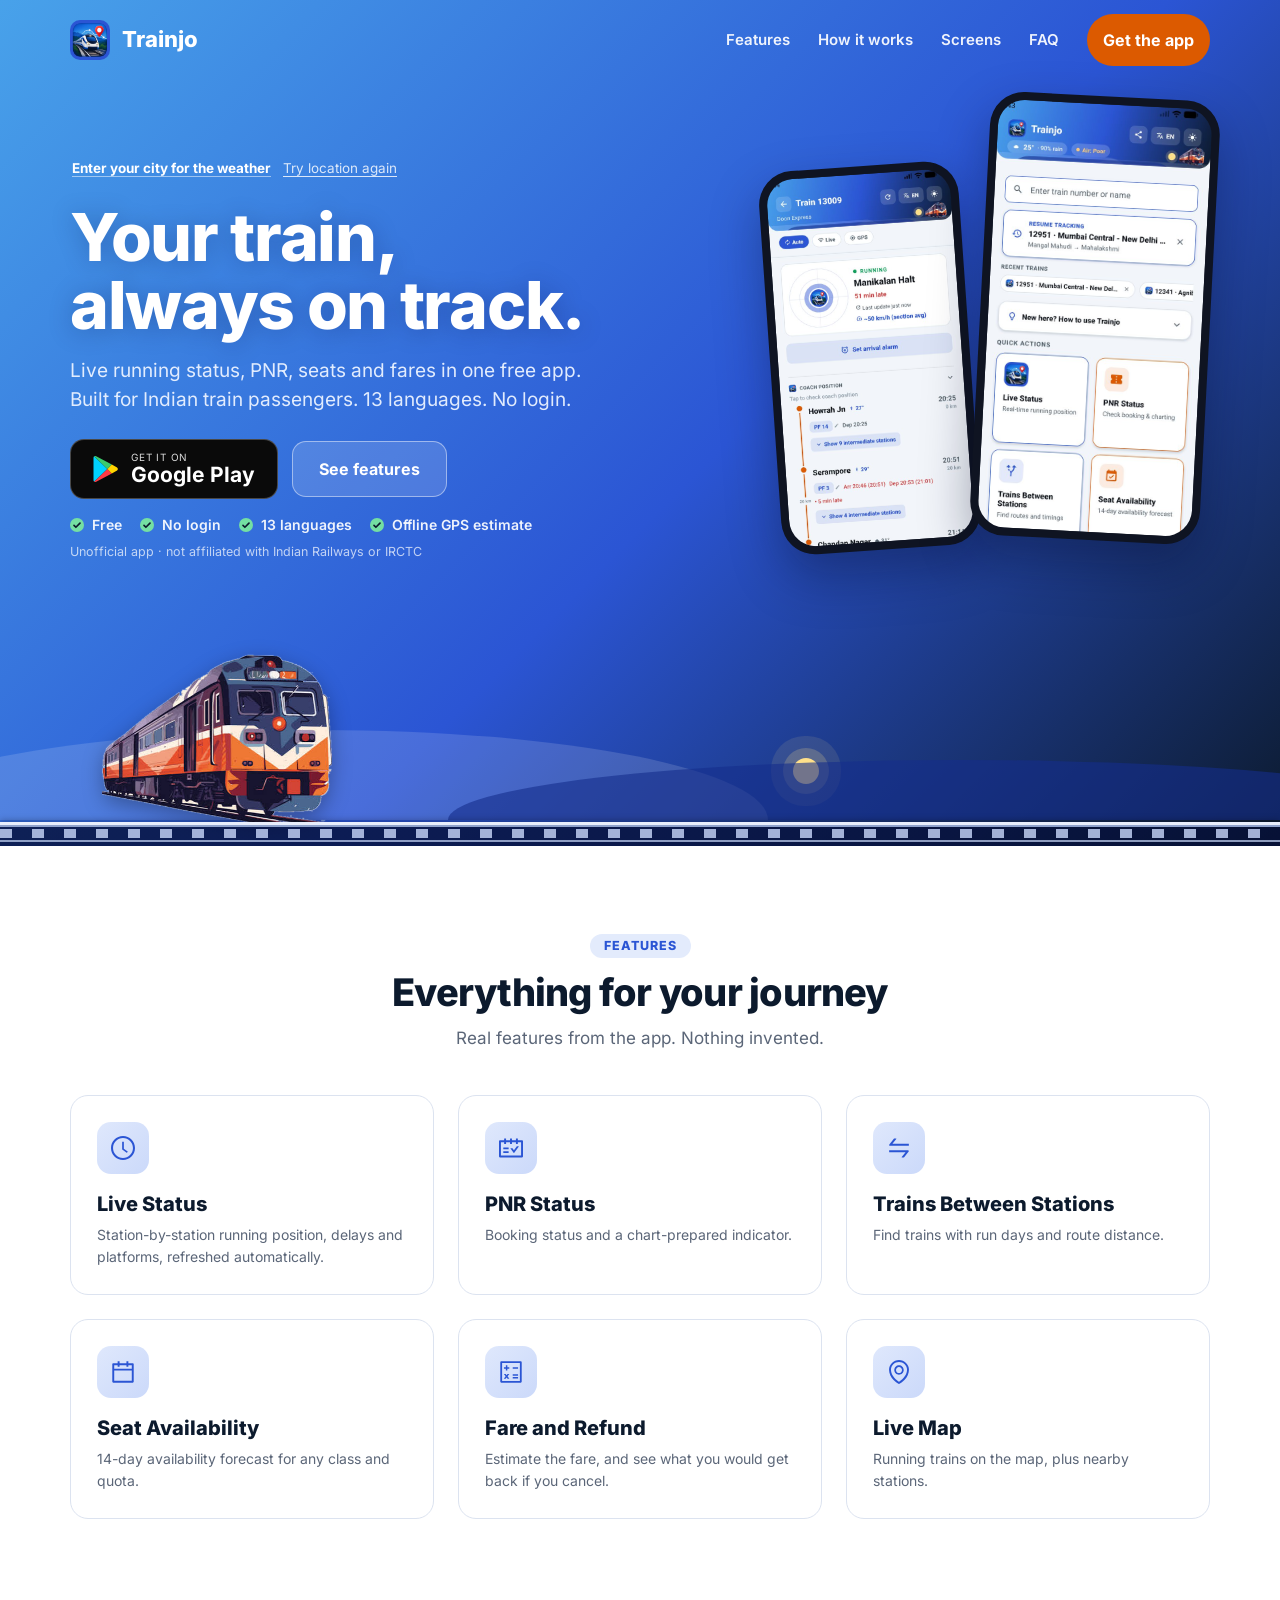
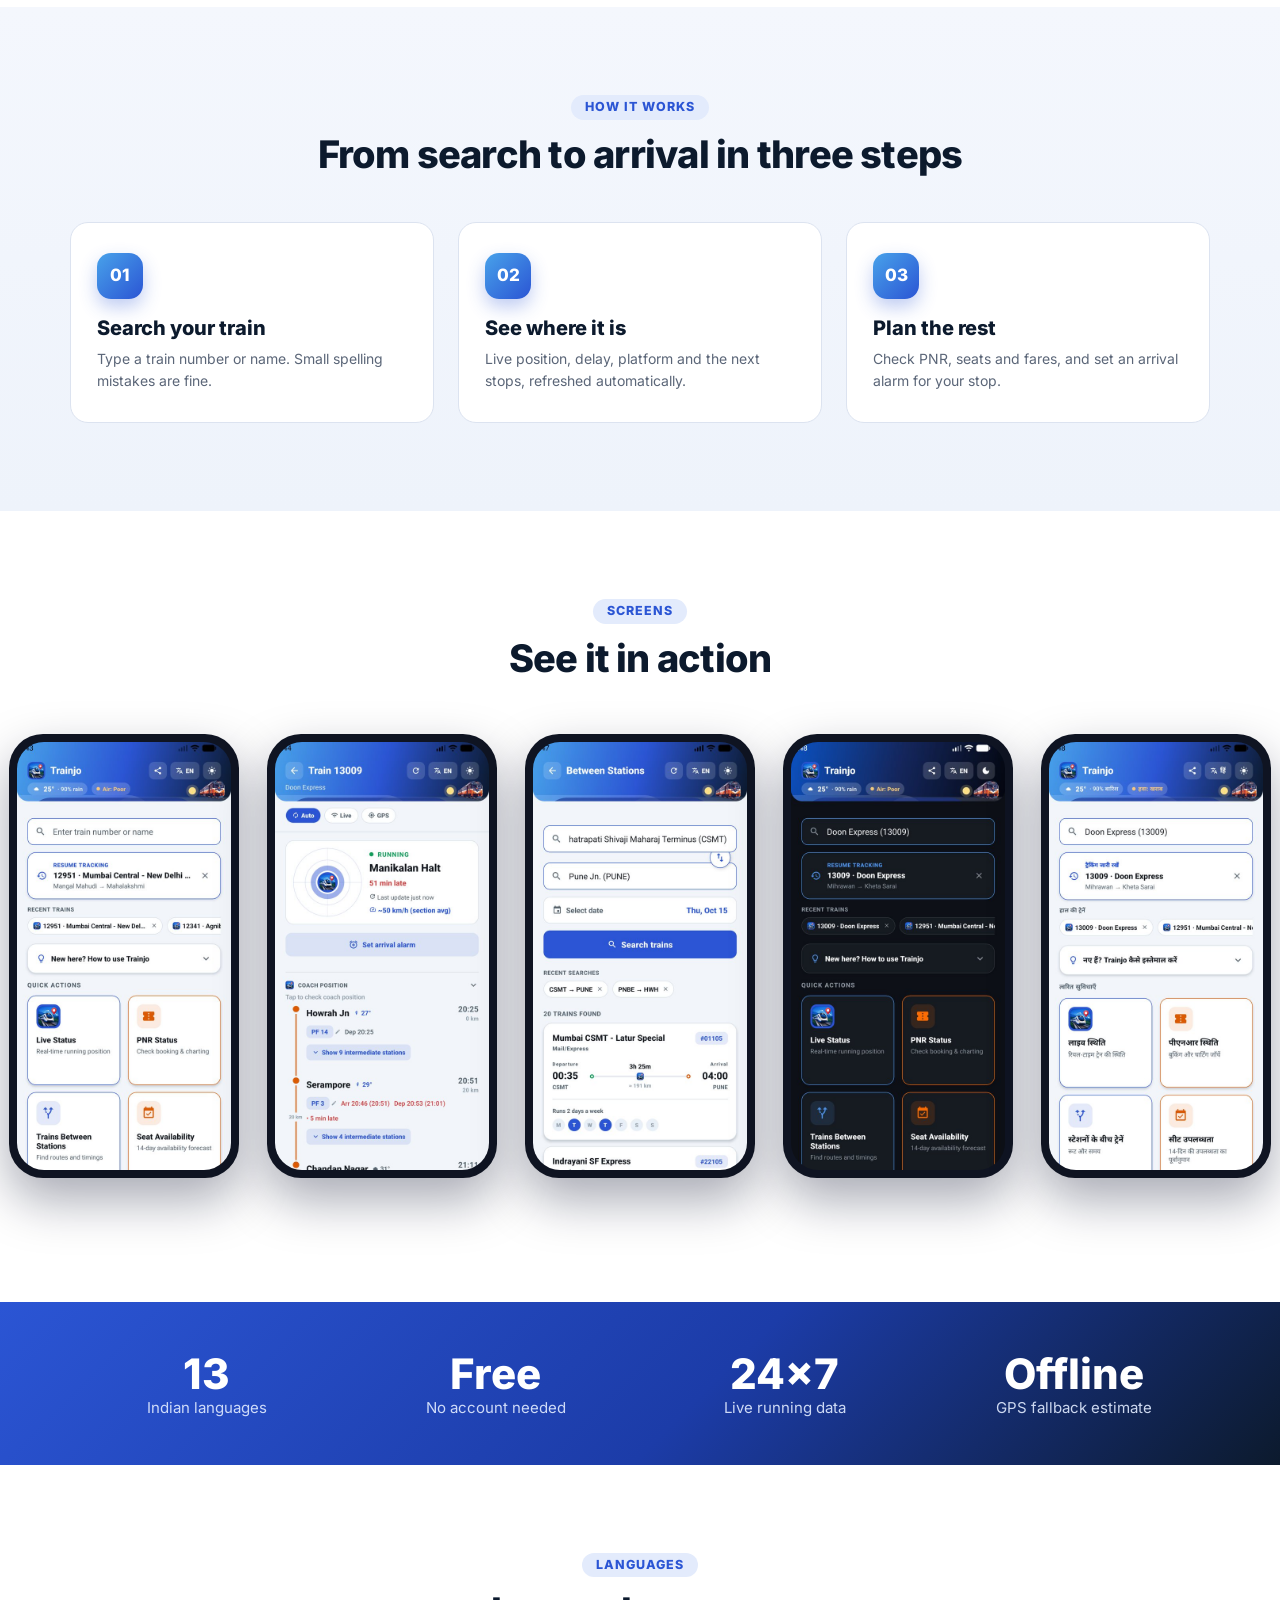
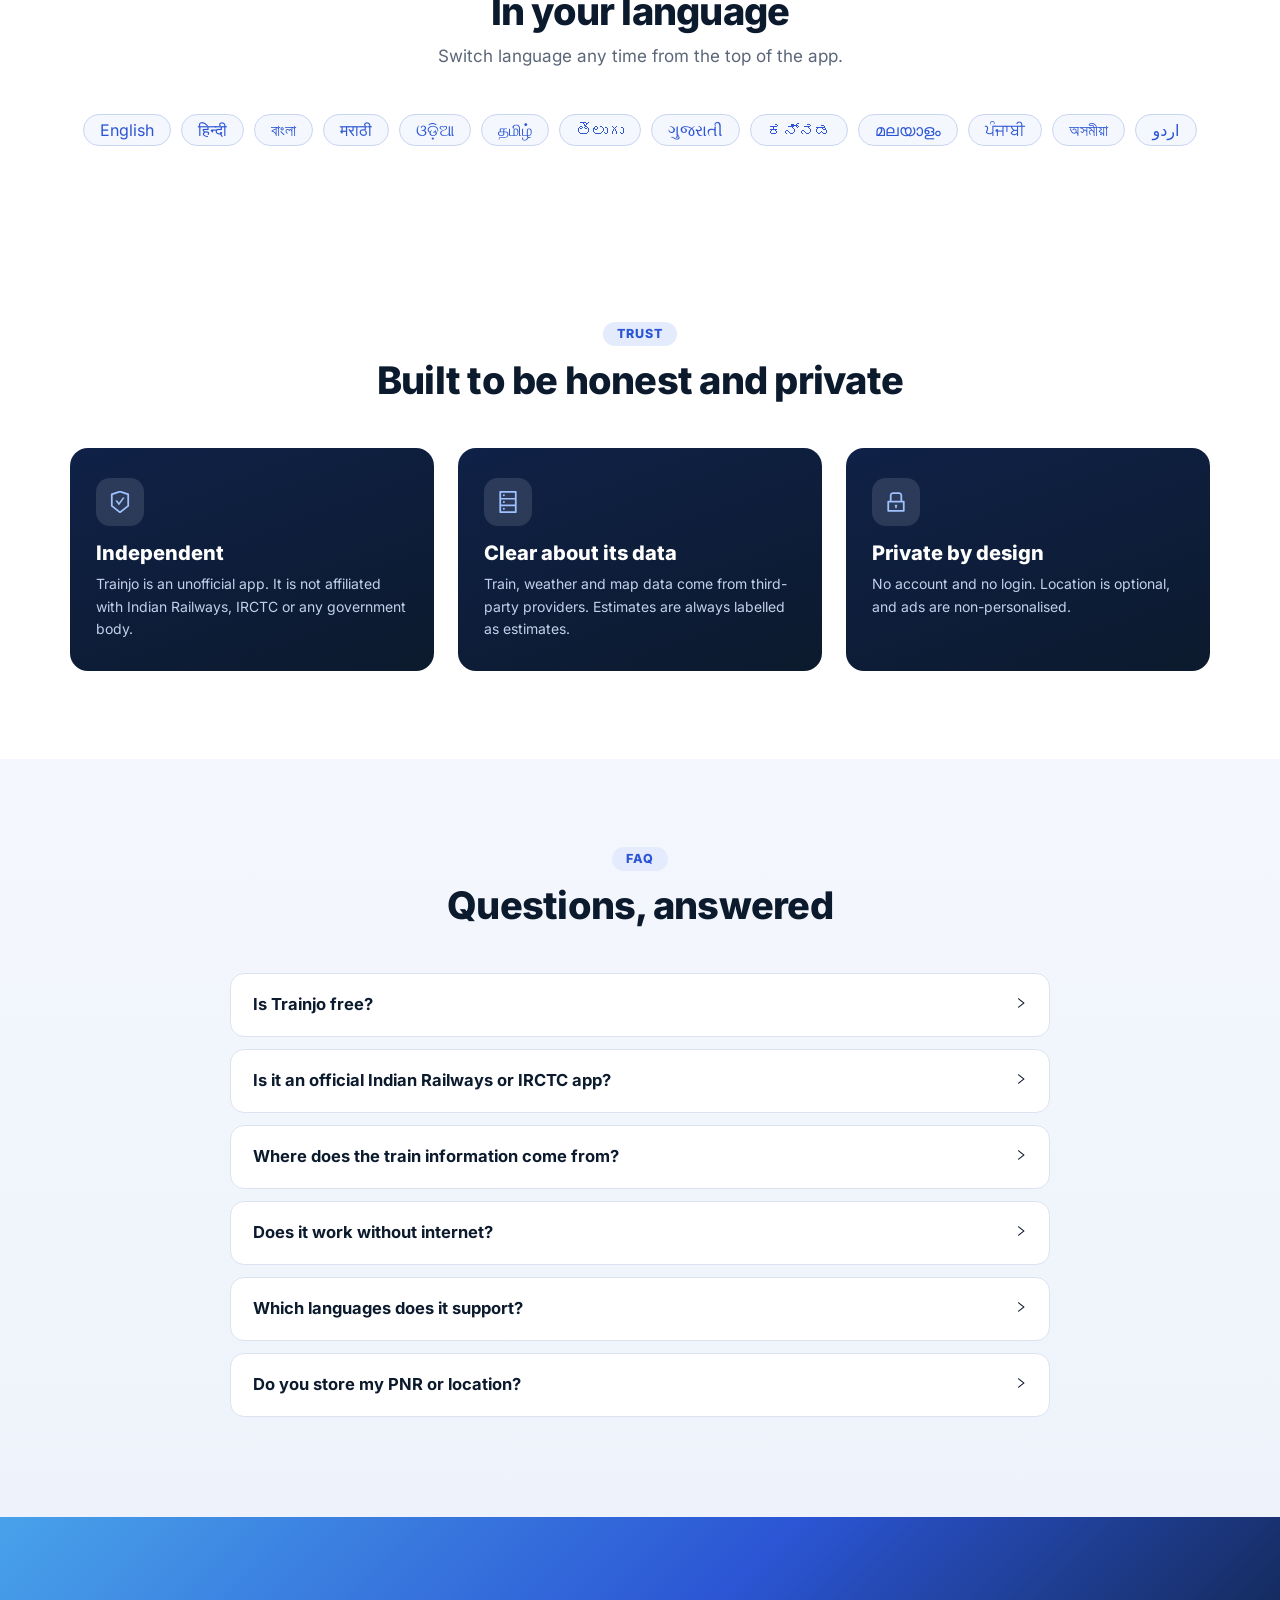
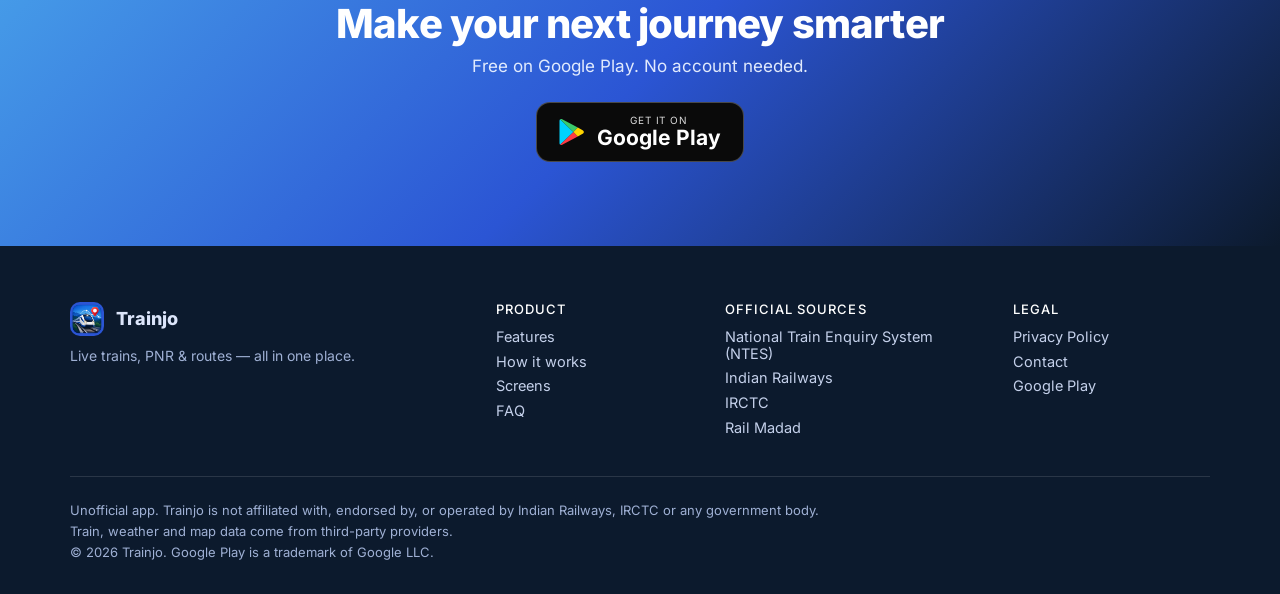
==== commit 70b0a3dd: "Rename to Trainjo" ====
--- a/index.html
+++ b/index.html
@@ -5,9 +5,9 @@
     <link rel="icon" type="image/png" href="/img/icon.png" />
     <meta name="viewport" content="width=device-width, initial-scale=1.0" />
     <meta name="theme-color" content="#2B55D4" />
-    <title>RailBandhu: live train status, PNR, seats and fares</title>
-    <meta name="description" content="RailBandhu is a free, unofficial app for Indian train passengers: live running status, PNR status, seat availability, fares, trains between stations and a live map, in 13 languages." />
-    <meta property="og:title" content="RailBandhu: live train status, PNR, seats and fares" />
+    <title>Trainjo: live train status, PNR, seats and fares</title>
+    <meta name="description" content="Trainjo is a free, unofficial app for Indian train passengers: live running status, PNR status, seat availability, fares, trains between stations and a live map, in 13 languages." />
+    <meta property="og:title" content="Trainjo: live train status, PNR, seats and fares" />
     <meta property="og:description" content="Free, unofficial companion for Indian train travel. 13 languages. No login." />
     <meta property="og:image" content="/img/og.png" />
     <link rel="apple-touch-icon" href="/img/icon.png" />
@@ -16,7 +16,7 @@
       {
         "@context": "https://schema.org",
         "@type": "MobileApplication",
-        "name": "RailBandhu",
+        "name": "Trainjo",
         "operatingSystem": "ANDROID",
         "applicationCategory": "TravelApplication",
         "description": "Free, unofficial app for Indian train passengers: live running status, PNR status, seat availability, fares, trains between stations and a live map, in 13 languages.",
@@ -24,7 +24,7 @@
         "downloadUrl": "https://play.google.com/store/apps/details?id=com.mukeshthakur.railpulse"
       }
     </script>
-    <script type="module" crossorigin src="/assets/index-BNvqUSbU.js"></script>
+    <script type="module" crossorigin src="/assets/index-CWLkbLBT.js"></script>
     <link rel="stylesheet" crossorigin href="/assets/index-GALeiOgY.css">
   </head>
   <body>
